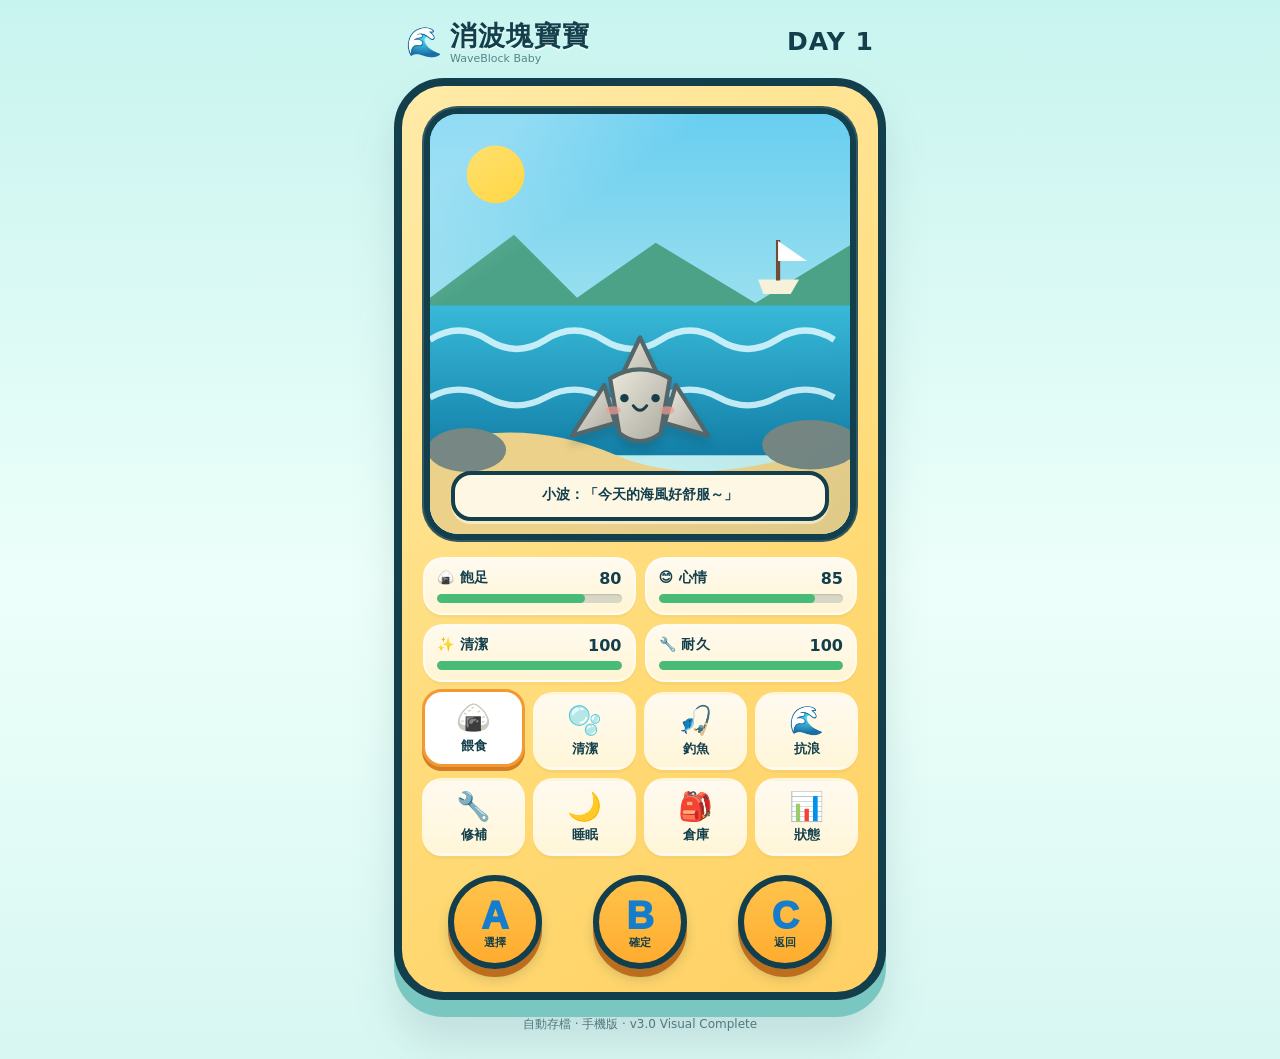
==== index.html @ e8b975ae "3.0" ====
<!doctype html><html lang="zh-Hant"><head><meta charset="utf-8"><meta name="viewport" content="width=device-width,initial-scale=1,viewport-fit=cover,user-scalable=no"><meta name="theme-color" content="#d8f7f2"><title>消波塊寶寶 v3.0 Visual Complete</title><link rel="stylesheet" href="css/game.css"></head>
<body class="visual-complete"><main class="app"><header class="brand"><div class="brandmark"><span>🌊</span><div><b>消波塊寶寶</b><small>WaveBlock Baby</small></div></div><strong id="day">DAY 1</strong></header>
<section class="device-shell"><div class="device"><div class="screen-bezel"><div class="screen" id="screen"><img class="bg" id="bg" src="assets/backgrounds/coast-day.svg" alt=""><div class="glass"></div><img class="animal turtle" id="turtle" src="assets/animals/turtle.svg" alt=""><img class="npc fisher" id="fisher" src="assets/npc/fisher.svg" alt=""><img class="npc worker" id="worker" src="assets/npc/worker.svg" alt=""><img class="npc guard" id="guard" src="assets/npc/coastguard.svg" alt=""><img class="pet" id="pet" src="assets/pet/waveblock-happy.svg" alt="消波塊寶寶"><div class="fx" id="fx"></div><div class="tag" id="tag"></div><div class="speech" id="speech">小波：「今天的海風好舒服～」</div></div></div>
<div class="stats"><div><span>🍙 飽足</span><b id="hungerN"></b><i><em id="hungerB"></em></i></div><div><span>😊 心情</span><b id="happyN"></b><i><em id="happyB"></em></i></div><div><span>✨ 清潔</span><b id="cleanN"></b><i><em id="cleanB"></em></i></div><div><span>🔧 耐久</span><b id="durN"></b><i><em id="durB"></em></i></div></div><nav id="menu"></nav><div class="keys"><button id="A">A<span>選擇</span></button><button id="B">B<span>確定</span></button><button id="C">C<span>返回</span></button></div></div></section><footer>自動存檔 · 手機版 · v3.0 Visual Complete</footer></main>
<div class="modal" id="modal"><article><h2 id="modalTitle"></h2><div id="modalBody"></div><button id="closeModal">關閉</button></article></div><div class="toast" id="toast"></div><script src="js/state.js"></script><script src="js/events.js"></script><script src="js/game.js"></script></body></html>
---- css/game.css ----
:root{--ink:#123f4b;--cream:#fff9e5;--yellow:#ffe69a;--orange:#f29a31;--blue:#70cce8;--sea:#2fa9c8;--mint:#d8f7f2;--green:#48bb78}*{box-sizing:border-box;-webkit-tap-highlight-color:transparent}html,body{margin:0;min-height:100%;font-family:ui-rounded,"PingFang TC",system-ui,sans-serif;color:var(--ink);background:linear-gradient(180deg,#c8f4ef 0,#edfffa 55%,#d8f7f2 100%)}body{display:flex;justify-content:center}.app{width:min(100%,520px);padding:18px 14px 26px}.brand{display:flex;align-items:center;justify-content:space-between;padding:0 12px 13px}.brandmark{display:flex;align-items:center;gap:8px}.brandmark>span{font-size:29px}.brand b{font-size:27px;font-weight:1000;letter-spacing:1px;text-shadow:0 2px #fff8}.brand small{display:block;font-size:11px;opacity:.62;margin-top:-2px}.brand>strong{font-size:25px;letter-spacing:1px}.device-shell{filter:drop-shadow(0 17px 0 #79c7c0) drop-shadow(0 25px 20px #16434d20)}.device{position:relative;background:linear-gradient(145deg,#ffeba8,#ffda75 62%,#ffd064);border:8px solid var(--ink);border-radius:50px;padding:18px 16px 20px}.screen-bezel{padding:7px;background:var(--ink);border-radius:36px;box-shadow:inset 0 0 0 2px #fff2}.screen{position:relative;overflow:hidden;aspect-ratio:1/1;border-radius:28px;background:#76d0e9;box-shadow:inset 0 0 18px #16434d2a}.bg{position:absolute;inset:0;width:100%;height:100%;object-fit:cover}.glass{position:absolute;inset:0;z-index:2;background:linear-gradient(145deg,#fff4 0 10%,transparent 28% 70%,#0a526410);pointer-events:none}.pet{position:absolute;width:38%;left:31%;bottom:17%;z-index:6;filter:drop-shadow(0 8px 4px #153d4735);animation:bob 2s ease-in-out infinite}.npc,.animal{position:absolute;display:none;z-index:7;filter:drop-shadow(0 5px 3px #0003)}.fisher{width:24%;left:51%;bottom:34%}.worker{width:23%;right:7%;bottom:14%}.guard{width:21%;right:4%;bottom:19%}.turtle{width:15%;left:8%;bottom:31%;animation:swim 6s linear infinite}.speech{position:absolute;z-index:12;left:5%;right:5%;bottom:3%;min-height:50px;padding:11px 12px;border:4px solid var(--ink);border-radius:20px;background:#fff9e8f4;text-align:center;font-weight:1000;font-size:14px;box-shadow:0 3px 0 #fff8}.tag{position:absolute;display:none;z-index:13;top:3%;left:50%;transform:translateX(-50%);white-space:nowrap;background:#123f4bee;color:#fff;border-radius:99px;padding:7px 12px;font-weight:900;font-size:12px}.fx{position:absolute;inset:0;z-index:10;pointer-events:none}.fx.wave:after{content:"";position:absolute;left:-10%;bottom:13%;width:120%;height:24%;background:linear-gradient(#c9f8ffcc,#5cc7e0bb);border-radius:50% 50% 0 0;animation:surge .8s ease-out}.fx.clean:after{content:"✨  🫧  ✨";position:absolute;left:0;right:0;top:40%;text-align:center;font-size:30px;animation:pop 1s}.fx.food:after{content:"🍙";position:absolute;left:25%;bottom:28%;font-size:38px;animation:pop 1.2s}.stats{display:grid;grid-template-columns:1fr 1fr;gap:9px;margin:15px 1px 10px}.stats div{background:linear-gradient(#fffaf0,#fff5d3);border:2px solid #fff9;border-radius:20px;padding:10px 12px;font-size:14px;font-weight:1000;box-shadow:0 3px 0 #dba84120}.stats span{letter-spacing:.5px}.stats i{display:block;height:9px;margin-top:7px;background:#d8d8c7;border-radius:10px;overflow:hidden;box-shadow:inset 0 1px 2px #0002}.stats em{display:block;height:100%;background:var(--green);border-radius:10px}.stats b{float:right;font-size:16px}nav{display:grid;grid-template-columns:repeat(4,1fr);gap:8px;margin:10px 0 17px}nav button{min-height:78px;border:3px solid transparent;border-radius:20px;background:linear-gradient(#fffaf0,#fff6d8);color:var(--ink);font-weight:1000;font-size:13px;box-shadow:0 3px 0 #d8aa5128;transition:.12s}nav button strong{display:block;font-size:28px;margin-bottom:3px}nav button.sel{border-color:var(--orange);background:#fff;transform:translateY(-3px);box-shadow:0 4px 0 #d67d25}.keys{display:flex;justify-content:space-around;gap:10px;padding:2px 5px 3px}.keys button{width:94px;height:94px;border:6px solid var(--ink);border-radius:50%;background:linear-gradient(#ffc34b,#ffac2f);box-shadow:0 8px 0 #bd6d1e,0 10px 12px #163f4930;color:#167dcc;font-size:38px;font-weight:1000;touch-action:manipulation}.keys button:active{transform:translateY(5px);box-shadow:0 3px 0 #bd6d1e}.keys span{display:block;color:var(--ink);font-size:11px;margin-top:-3px}footer{text-align:center;font-size:12px;opacity:.65;padding:16px 0 0}.modal{position:fixed;inset:0;display:none;align-items:center;justify-content:center;background:#0b2936b8;z-index:50;padding:18px}.modal article{width:min(92vw,430px);max-height:80vh;overflow:auto;background:#fff8df;border:6px solid var(--ink);border-radius:26px;padding:18px}.modal h2{margin-top:0}.modal button{border:0;border-radius:12px;padding:10px 15px;background:var(--ink);color:white;font-weight:900}.inv{display:grid;grid-template-columns:1fr 1fr;gap:8px}.inv div{padding:10px;background:#eef7e9;border-radius:12px}.toast{position:fixed;z-index:70;top:15px;left:50%;transform:translate(-50%,-90px);background:var(--ink);color:#fff;padding:9px 15px;border-radius:99px;font-weight:900;transition:.25s}.toast.show{transform:translate(-50%,0)}@keyframes bob{50%{transform:translateY(-5px) rotate(1deg)}}@keyframes swim{50%{transform:translateX(150px)}}@keyframes surge{from{transform:translateX(-30%) translateY(60%)}to{transform:translateX(10%) translateY(0);opacity:0}}@keyframes pop{0%{transform:scale(.4);opacity:0}50%{transform:scale(1.15);opacity:1}100%{transform:scale(1);opacity:0}}@media(max-width:390px){.app{padding:11px 9px 20px}.device{padding:12px 10px 15px;border-width:7px}.keys button{width:80px;height:80px;font-size:32px}nav button{min-height:67px}.brand b{font-size:23px}.brand>strong{font-size:22px}}@media(min-width:500px){.device{padding:20px}.screen-bezel{padding:8px}}
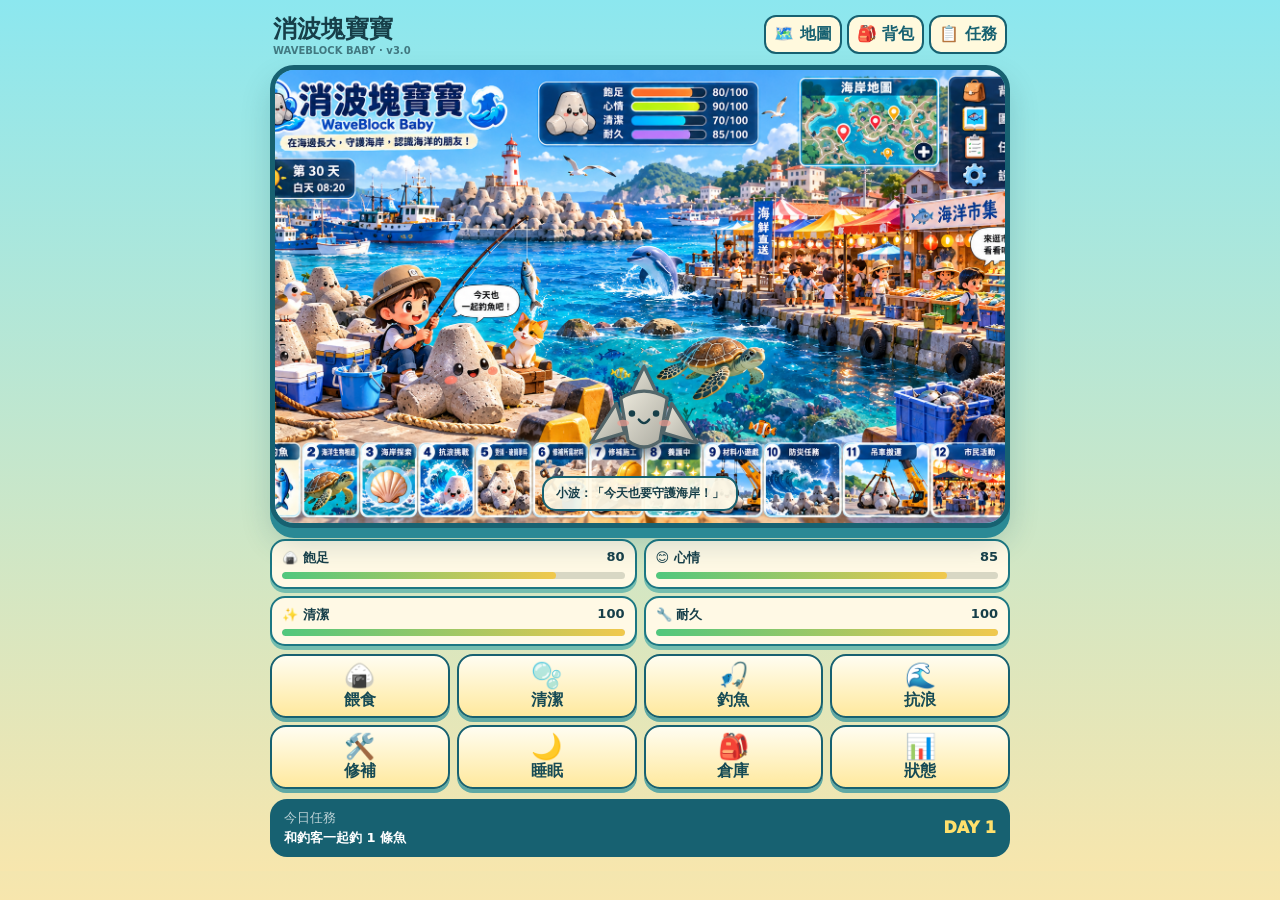
==== commit 7770a616: "3.00" ====
--- a/index.html
+++ b/index.html
@@ -1,5 +1,8 @@
-<!doctype html><html lang="zh-Hant"><head><meta charset="utf-8"><meta name="viewport" content="width=device-width,initial-scale=1,viewport-fit=cover,user-scalable=no"><meta name="theme-color" content="#d8f7f2"><title>消波塊寶寶 v3.0 Visual Complete</title><link rel="stylesheet" href="css/game.css"></head>
-<body class="visual-complete"><main class="app"><header class="brand"><div class="brandmark"><span>🌊</span><div><b>消波塊寶寶</b><small>WaveBlock Baby</small></div></div><strong id="day">DAY 1</strong></header>
-<section class="device-shell"><div class="device"><div class="screen-bezel"><div class="screen" id="screen"><img class="bg" id="bg" src="assets/backgrounds/coast-day.svg" alt=""><div class="glass"></div><img class="animal turtle" id="turtle" src="assets/animals/turtle.svg" alt=""><img class="npc fisher" id="fisher" src="assets/npc/fisher.svg" alt=""><img class="npc worker" id="worker" src="assets/npc/worker.svg" alt=""><img class="npc guard" id="guard" src="assets/npc/coastguard.svg" alt=""><img class="pet" id="pet" src="assets/pet/waveblock-happy.svg" alt="消波塊寶寶"><div class="fx" id="fx"></div><div class="tag" id="tag"></div><div class="speech" id="speech">小波：「今天的海風好舒服～」</div></div></div>
-<div class="stats"><div><span>🍙 飽足</span><b id="hungerN"></b><i><em id="hungerB"></em></i></div><div><span>😊 心情</span><b id="happyN"></b><i><em id="happyB"></em></i></div><div><span>✨ 清潔</span><b id="cleanN"></b><i><em id="cleanB"></em></i></div><div><span>🔧 耐久</span><b id="durN"></b><i><em id="durB"></em></i></div></div><nav id="menu"></nav><div class="keys"><button id="A">A<span>選擇</span></button><button id="B">B<span>確定</span></button><button id="C">C<span>返回</span></button></div></div></section><footer>自動存檔 · 手機版 · v3.0 Visual Complete</footer></main>
-<div class="modal" id="modal"><article><h2 id="modalTitle"></h2><div id="modalBody"></div><button id="closeModal">關閉</button></article></div><div class="toast" id="toast"></div><script src="js/state.js"></script><script src="js/events.js"></script><script src="js/game.js"></script></body></html>
+<!doctype html><html lang="zh-Hant"><head><meta charset="utf-8"><meta name="viewport" content="width=device-width,initial-scale=1,viewport-fit=cover"><meta name="theme-color" content="#4fc9d5"><title>消波塊寶寶 WaveBlock Baby v3.0</title><link rel="stylesheet" href="css/v3-world.css"></head><body>
+<div class="app"><header class="topbar"><div><b>消波塊寶寶</b><small>WAVEBLOCK BABY · v3.0</small></div><div class="top-actions"><button id="mapButton">🗺️ 地圖</button><button id="bagButton">🎒 背包</button><button id="taskButton">📋 任務</button></div></header>
+<section id="world" class="world" aria-label="海港大世界"><img class="world-art" src="assets/backgrounds/harbor-world.png" alt="消波塊寶寶海港大世界"><img id="pet" class="pet" src="assets/pet/waveblock-happy.svg" alt="消波塊寶寶"><div id="worldShade" class="world-shade"></div><div id="bubble" class="bubble">小波：「今天也要守護海岸！」</div><button id="fishingPier" class="hotspot pier" aria-label="釣魚碼頭"></button><button id="market" class="hotspot market" aria-label="海洋市集"></button><button id="breakwater" class="hotspot breakwater" aria-label="消波堤"></button><button id="coastPost" class="hotspot coast" aria-label="海巡站"></button><button id="craneZone" class="hotspot crane" aria-label="吊車區"></button></section>
+<section id="hud" class="hud"><div class="stat"><span>🍙 飽足</span><b id="hungerText">80</b><i><em id="hungerBar"></em></i></div><div class="stat"><span>😊 心情</span><b id="happyText">85</b><i><em id="happyBar"></em></i></div><div class="stat"><span>✨ 清潔</span><b id="cleanText">100</b><i><em id="cleanBar"></em></i></div><div class="stat"><span>🔧 耐久</span><b id="durText">100</b><i><em id="durBar"></em></i></div></section>
+<section id="actionDock" class="dock"><button data-action="feed"><strong>🍙</strong>餵食</button><button data-action="clean"><strong>🫧</strong>清潔</button><button data-action="fish"><strong>🎣</strong>釣魚</button><button data-action="wave"><strong>🌊</strong>抗浪</button><button data-action="repair"><strong>🛠️</strong>修補</button><button data-action="sleep"><strong>🌙</strong>睡眠</button><button data-action="inventory"><strong>🎒</strong>倉庫</button><button data-action="status"><strong>📊</strong>狀態</button></section>
+<section class="mission"><div><small>今日任務</small><b id="missionText">和釣客一起釣 1 條魚</b></div><span id="dayText">DAY 1</span></section></div>
+<div id="modal" class="modal" hidden><article><button id="modalClose" class="close">×</button><h2 id="modalTitle"></h2><div id="modalBody"></div></article></div><div id="toast" class="toast"></div>
+<script src="js/state-v3.js"></script><script src="js/actions.js"></script><script src="js/visuals.js"></script><script src="js/world-events.js"></script><script src="js/game.js"></script></body></html>
--- a/css/v3-world.css
+++ b/css/v3-world.css
@@ -0,0 +1 @@
+*{box-sizing:border-box;-webkit-tap-highlight-color:transparent}html,body{margin:0;min-height:100%;font-family:ui-rounded,"PingFang TC",system-ui,sans-serif;background:linear-gradient(#8ce7ef,#f7e6ad);color:#173f49}button{font:inherit}.app{width:min(100%,760px);margin:auto;padding:max(8px,env(safe-area-inset-top)) 10px max(14px,env(safe-area-inset-bottom))}.topbar{display:flex;justify-content:space-between;align-items:center;padding:5px 3px 9px}.topbar b{font-size:24px}.topbar small{display:block;font-weight:800;font-size:10px;opacity:.65}.top-actions{display:flex;gap:5px}.top-actions button{border:2px solid #176171;background:#fff9dd;border-radius:12px;padding:7px 8px;font-weight:900;color:#176171}.world{position:relative;overflow:hidden;border:5px solid #176171;border-radius:24px;background:#65d1df;box-shadow:0 10px 0 #2a8995,0 15px 30px #14505b33;aspect-ratio:16/10}.world-art{position:absolute;inset:0;width:100%;height:100%;object-fit:cover}.pet{position:absolute;width:17%;left:42%;bottom:13%;z-index:4;filter:drop-shadow(0 7px 5px #1237);transition:.3s}.world-shade{position:absolute;inset:0;z-index:2;pointer-events:none;background:#0a163a00;transition:.5s}.world.night .world-shade{background:#071b4a70}.bubble{position:absolute;z-index:8;left:50%;bottom:2.5%;transform:translateX(-50%);width:max-content;max-width:88%;padding:7px 12px;border:2px solid #176171;border-radius:14px;background:#fffbe8e8;font-weight:900;font-size:12px;text-align:center}.hotspot{position:absolute;z-index:7;border:0;background:transparent;border-radius:50%;min-width:44px;min-height:44px}.hotspot:active{outline:4px solid #fff8}.pier{left:7%;bottom:17%;width:19%;height:37%}.market{right:8%;bottom:14%;width:24%;height:38%}.breakwater{left:35%;bottom:7%;width:30%;height:36%}.coast{right:1%;top:4%;width:20%;height:24%}.crane{left:2%;top:3%;width:18%;height:24%}.hud{display:grid;grid-template-columns:1fr 1fr;gap:7px;margin:11px 0 8px}.stat{background:#fff9e5;border:2px solid #1c7783;border-radius:15px;padding:8px 10px;font-weight:900;font-size:13px;box-shadow:0 4px 0 #74bdaf}.stat b{float:right}.stat i{display:block;clear:both;height:7px;margin-top:5px;background:#d8d7c4;border-radius:10px;overflow:hidden}.stat em{display:block;height:100%;width:80%;background:linear-gradient(90deg,#50c77d,#f1c84c);border-radius:10px;transition:.3s}.dock{display:grid;grid-template-columns:repeat(4,1fr);gap:7px}.dock button{min-height:64px;border:2px solid #176171;border-radius:16px;background:linear-gradient(#fffdf1,#ffe99e);color:#174b55;font-weight:1000;box-shadow:0 4px 0 #5fa9a4}.dock button:active{transform:translateY(3px);box-shadow:0 1px 0 #5fa9a4}.dock strong{display:block;font-size:25px}.mission{margin-top:10px;background:#176171;color:#fff;border-radius:17px;padding:10px 14px;display:flex;justify-content:space-between;align-items:center}.mission small{display:block;opacity:.7}.mission b{font-size:13px}.mission span{font-weight:1000;color:#ffe06c}.modal{position:fixed;inset:0;z-index:50;background:#092d38b8;display:grid;place-items:center;padding:18px}.modal[hidden]{display:none}.modal article{position:relative;width:min(92vw,460px);max-height:78vh;overflow:auto;background:#fff9e8;border:5px solid #176171;border-radius:24px;padding:20px;box-shadow:0 12px 0 #2b8490}.close{position:absolute;right:12px;top:9px;border:0;background:none;font-size:30px}.inventory{display:grid;grid-template-columns:1fr 1fr;gap:8px}.inventory div{background:#e8f7e8;border-radius:12px;padding:10px}.toast{position:fixed;z-index:60;top:calc(12px + env(safe-area-inset-top));left:50%;transform:translate(-50%,-90px);background:#153f49;color:white;border-radius:99px;padding:9px 15px;font-weight:900;transition:.25s;white-space:nowrap}.toast.show{transform:translate(-50%,0)}.pet.bump{animation:bump .55s}.pet.clean{animation:shine .8s}.pet.sleep{filter:brightness(.75) drop-shadow(0 7px 5px #1237)}@keyframes bump{50%{transform:translateY(-18px) rotate(-5deg)}}@keyframes shine{50%{filter:brightness(1.5) drop-shadow(0 0 12px #fff)}}@media(max-width:430px){.topbar b{font-size:19px}.top-actions button{font-size:11px;padding:6px}.world{aspect-ratio:1.2/1}.world-art{object-position:center}.pet{width:22%;left:39%;bottom:13%}.dock button{min-height:58px;font-size:11px}.dock strong{font-size:22px}.bubble{font-size:11px}.hud{gap:5px}.stat{font-size:12px;padding:7px 8px}}
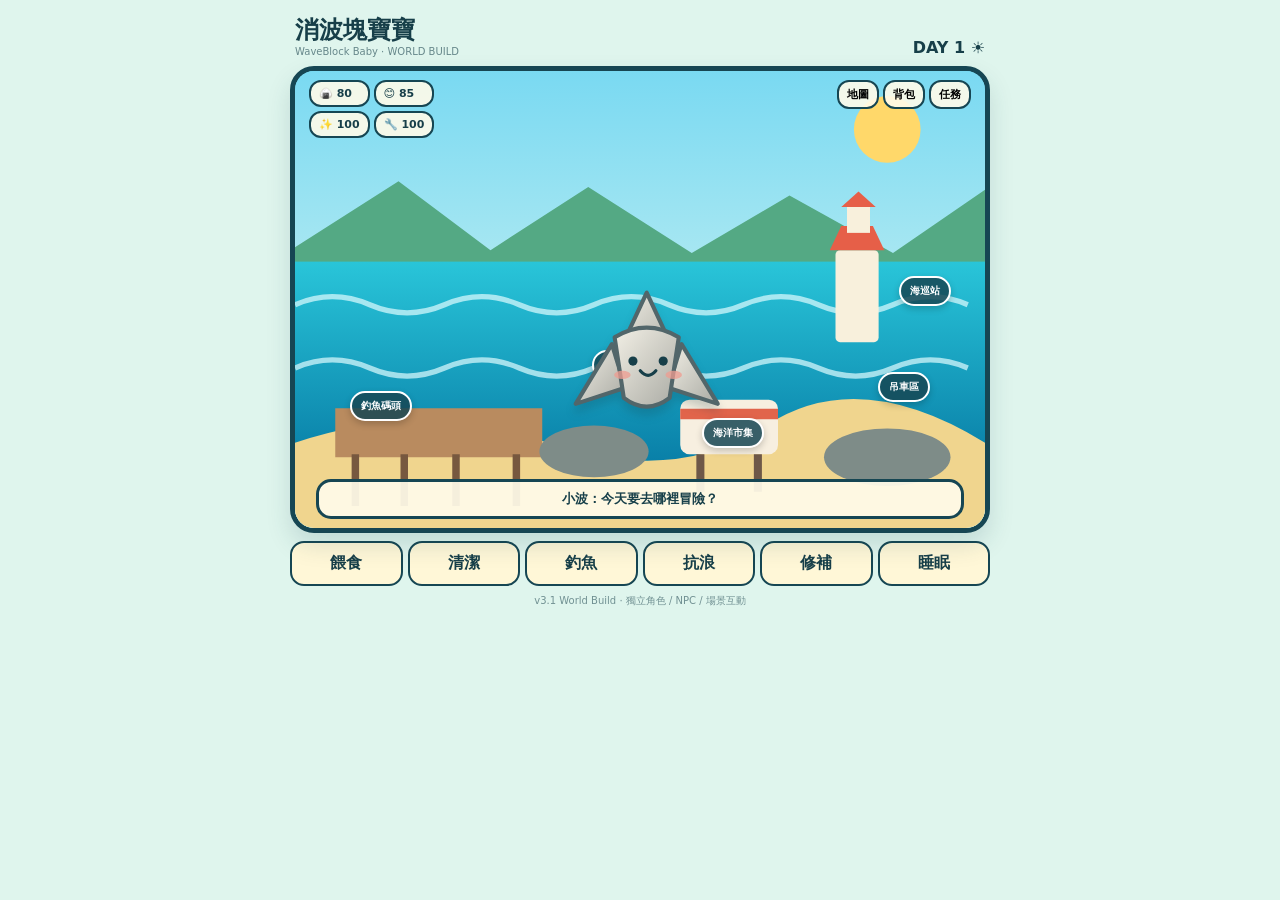
==== commit 1224138b: "v3.1" ====
--- a/index.html
+++ b/index.html
@@ -1,8 +1 @@
-<!doctype html><html lang="zh-Hant"><head><meta charset="utf-8"><meta name="viewport" content="width=device-width,initial-scale=1,viewport-fit=cover"><meta name="theme-color" content="#4fc9d5"><title>消波塊寶寶 WaveBlock Baby v3.0</title><link rel="stylesheet" href="css/v3-world.css"></head><body>
-<div class="app"><header class="topbar"><div><b>消波塊寶寶</b><small>WAVEBLOCK BABY · v3.0</small></div><div class="top-actions"><button id="mapButton">🗺️ 地圖</button><button id="bagButton">🎒 背包</button><button id="taskButton">📋 任務</button></div></header>
-<section id="world" class="world" aria-label="海港大世界"><img class="world-art" src="assets/backgrounds/harbor-world.png" alt="消波塊寶寶海港大世界"><img id="pet" class="pet" src="assets/pet/waveblock-happy.svg" alt="消波塊寶寶"><div id="worldShade" class="world-shade"></div><div id="bubble" class="bubble">小波：「今天也要守護海岸！」</div><button id="fishingPier" class="hotspot pier" aria-label="釣魚碼頭"></button><button id="market" class="hotspot market" aria-label="海洋市集"></button><button id="breakwater" class="hotspot breakwater" aria-label="消波堤"></button><button id="coastPost" class="hotspot coast" aria-label="海巡站"></button><button id="craneZone" class="hotspot crane" aria-label="吊車區"></button></section>
-<section id="hud" class="hud"><div class="stat"><span>🍙 飽足</span><b id="hungerText">80</b><i><em id="hungerBar"></em></i></div><div class="stat"><span>😊 心情</span><b id="happyText">85</b><i><em id="happyBar"></em></i></div><div class="stat"><span>✨ 清潔</span><b id="cleanText">100</b><i><em id="cleanBar"></em></i></div><div class="stat"><span>🔧 耐久</span><b id="durText">100</b><i><em id="durBar"></em></i></div></section>
-<section id="actionDock" class="dock"><button data-action="feed"><strong>🍙</strong>餵食</button><button data-action="clean"><strong>🫧</strong>清潔</button><button data-action="fish"><strong>🎣</strong>釣魚</button><button data-action="wave"><strong>🌊</strong>抗浪</button><button data-action="repair"><strong>🛠️</strong>修補</button><button data-action="sleep"><strong>🌙</strong>睡眠</button><button data-action="inventory"><strong>🎒</strong>倉庫</button><button data-action="status"><strong>📊</strong>狀態</button></section>
-<section class="mission"><div><small>今日任務</small><b id="missionText">和釣客一起釣 1 條魚</b></div><span id="dayText">DAY 1</span></section></div>
-<div id="modal" class="modal" hidden><article><button id="modalClose" class="close">×</button><h2 id="modalTitle"></h2><div id="modalBody"></div></article></div><div id="toast" class="toast"></div>
-<script src="js/state-v3.js"></script><script src="js/actions.js"></script><script src="js/visuals.js"></script><script src="js/world-events.js"></script><script src="js/game.js"></script></body></html>
+<!doctype html><html lang="zh-Hant"><head><meta charset="utf-8"><meta name="viewport" content="width=device-width,initial-scale=1,viewport-fit=cover"><meta name="theme-color" content="#78d7ed"><title>消波塊寶寶 v3.1 World Build</title><link rel="stylesheet" href="css/world-v31.css"></head><body><main class="game"><header><div><b>消波塊寶寶</b><small>WaveBlock Baby · WORLD BUILD</small></div><span id="dayLabel">DAY 1 ☀️</span></header><section id="world" class="world"><div id="environmentLayer" class="layer environment"><img src="assets/backgrounds/harbor-environment.svg"></div><div id="propLayer" class="layer props"><button class="hotspot pier" data-zone="fishingPier">釣魚碼頭</button><button class="hotspot market" data-zone="market">海洋市集</button><button class="hotspot breakwater" data-zone="breakwater">消波堤</button><button class="hotspot coast" data-zone="coastPost">海巡站</button><button class="hotspot crane" data-zone="craneZone">吊車區</button><div id="float" class="float">●</div><div id="formwork" class="formwork">模板</div></div><div id="npcLayer" class="layer actors"><img id="fisher" class="actor npc" src="assets/npc/fisher.svg"><img id="worker" class="actor npc" src="assets/npc/worker.svg"><img id="coastguard" class="actor npc" src="assets/npc/coastguard.svg"><img id="turtle" class="actor animal" src="assets/animals/turtle.svg"></div><div id="petLayer" class="layer actors"><img id="pet" class="actor pet" src="assets/pet/idle.svg"></div><div id="fxLayer" class="layer fx"><div id="fxText"></div></div><div id="hudLayer" class="layer hud"><div class="stats"><span>🍙 <b id="hunger">80</b></span><span>😊 <b id="happy">85</b></span><span>✨ <b id="clean">100</b></span><span>🔧 <b id="dur">100</b></span></div><div class="toptools"><button id="mapButton">地圖</button><button id="bagButton">背包</button><button id="taskButton">任務</button></div><div id="message" class="message">小波：今天要去哪裡冒險？</div></div></section><nav id="actionDock"><button data-action="feed">餵食</button><button data-action="clean">清潔</button><button data-action="fish">釣魚</button><button data-action="wave">抗浪</button><button data-action="repair">修補</button><button data-action="sleep">睡眠</button></nav><button id="reelButton" class="reel">🎣 收竿！</button><footer>v3.1 World Build · 獨立角色 / NPC / 場景互動</footer></main><dialog id="modal"><h3 id="modalTitle"></h3><div id="modalBody"></div><button onclick="modal.close()">關閉</button></dialog><script src="js/state-v3.js"></script><script src="js/actors.js"></script><script src="js/scene-machine.js"></script><script src="js/damage.js"></script><script src="js/scenes/fishing.js"></script><script src="js/scenes/repair.js"></script><script src="js/game.js"></script></body></html>
--- a/css/world-v31.css
+++ b/css/world-v31.css
@@ -0,0 +1 @@
+*{box-sizing:border-box;-webkit-tap-highlight-color:transparent}html,body{margin:0;min-height:100%;font-family:ui-rounded,"PingFang TC",system-ui,sans-serif;background:#dff5ed;color:#173f49}button{font:inherit}.game{width:min(100%,720px);margin:auto;padding:10px}header{display:flex;justify-content:space-between;align-items:end;padding:4px 5px 9px}header b{font-size:24px}header small{display:block;font-size:10px;opacity:.6}header span{font-weight:900}.world{position:relative;overflow:hidden;aspect-ratio:3/2;border:5px solid #164653;border-radius:24px;background:#74d7ee;box-shadow:0 12px 25px #16465325}.layer{position:absolute;inset:0;pointer-events:none}.environment img{width:100%;height:100%;object-fit:cover}.props,.actors{pointer-events:none}.actor{position:absolute;transform:translate(-50%,-100%);transition:left .8s cubic-bezier(.2,.8,.2,1),top .8s cubic-bezier(.2,.8,.2,1),transform .25s;filter:drop-shadow(0 7px 4px #153d4735);display:none}.pet{display:block;width:24%;left:51%;top:78%;z-index:5}.npc{width:12%;z-index:4}.animal{width:11%;z-index:3}.hotspot{position:absolute;pointer-events:auto;border:2px solid #fff;background:#164653d8;color:white;border-radius:99px;padding:6px 9px;font-size:10px;font-weight:900;box-shadow:0 3px 7px #0003}.hotspot:active{transform:scale(.95)}.pier{left:8%;top:70%}.market{left:59%;top:76%}.breakwater{left:43%;top:61%}.coast{right:5%;top:45%}.crane{right:8%;top:66%}.hud{z-index:20}.stats{position:absolute;left:2%;top:2%;display:grid;grid-template-columns:1fr 1fr;gap:4px}.stats span,.toptools button{background:#fffbe9e8;border:2px solid #164653;border-radius:12px;padding:5px 8px;font-size:11px;font-weight:900}.toptools{position:absolute;right:2%;top:2%;display:flex;gap:4px}.toptools button{pointer-events:auto}.message{position:absolute;left:3%;right:3%;bottom:2%;padding:8px 11px;background:#fffbe9ed;border:3px solid #164653;border-radius:15px;font-weight:900;text-align:center;font-size:13px}.float{position:absolute;display:none;left:20%;top:55%;color:#e75040;font-size:20px;animation:bob .65s infinite alternate}.formwork{display:none;position:absolute;left:44%;top:57%;width:17%;height:23%;border:8px solid #b77a42;background:#d8ad6b55;color:#65451f;font-size:10px;font-weight:900;text-align:center;padding-top:10%;z-index:7}.fx{z-index:15;display:grid;place-items:center;font-size:30px;font-weight:1000;color:white;text-shadow:0 3px 4px #123}.fx.hit:after{content:"💥";font-size:70px;animation:pop .65s}.fx.wave:after{content:"🌊";font-size:90px;animation:surge .8s}.fx.sparkle:after{content:"✨ ✨";font-size:45px;animation:pop .8s}#actionDock{display:grid;grid-template-columns:repeat(6,1fr);gap:5px;margin-top:8px}#actionDock button{border:2px solid #164653;border-radius:14px;background:#fff7d7;padding:10px 2px;font-weight:900;color:#173f49}#actionDock button:active{background:#ffd86a}.reel{display:none;width:100%;margin-top:8px;border:4px solid #164653;border-radius:18px;background:#ffbe3f;padding:13px;font-size:20px;font-weight:1000;color:#173f49;animation:pulse .55s infinite alternate}footer{text-align:center;font-size:10px;opacity:.55;padding:8px}dialog{border:5px solid #164653;border-radius:22px;background:#fff9e7;color:#173f49;max-width:360px;width:85%}dialog button{border:0;background:#164653;color:white;border-radius:10px;padding:8px 13px;font-weight:900}.walking{animation:walk .22s infinite alternate}.sleeping{filter:brightness(.8) drop-shadow(0 7px 4px #153d4735)}@keyframes walk{to{margin-top:-5px}}@keyframes bob{to{transform:translateY(7px)}}@keyframes pop{50%{transform:scale(1.35)}}@keyframes surge{from{transform:translateX(-50%)}to{transform:translateX(35%);opacity:.3}}@keyframes pulse{to{transform:scale(.98)}}@media(max-width:520px){.game{padding:6px}.world{aspect-ratio:1/1.12;border-radius:20px}.environment img{object-fit:cover;object-position:center}.pet{width:31%}.npc{width:16%}.animal{width:15%}.stats span{font-size:10px;padding:4px 6px}.toptools button{font-size:9px;padding:5px}.hotspot{font-size:9px;padding:5px 7px}#actionDock{grid-template-columns:repeat(3,1fr)}#actionDock button{padding:9px 2px}.message{font-size:12px}}
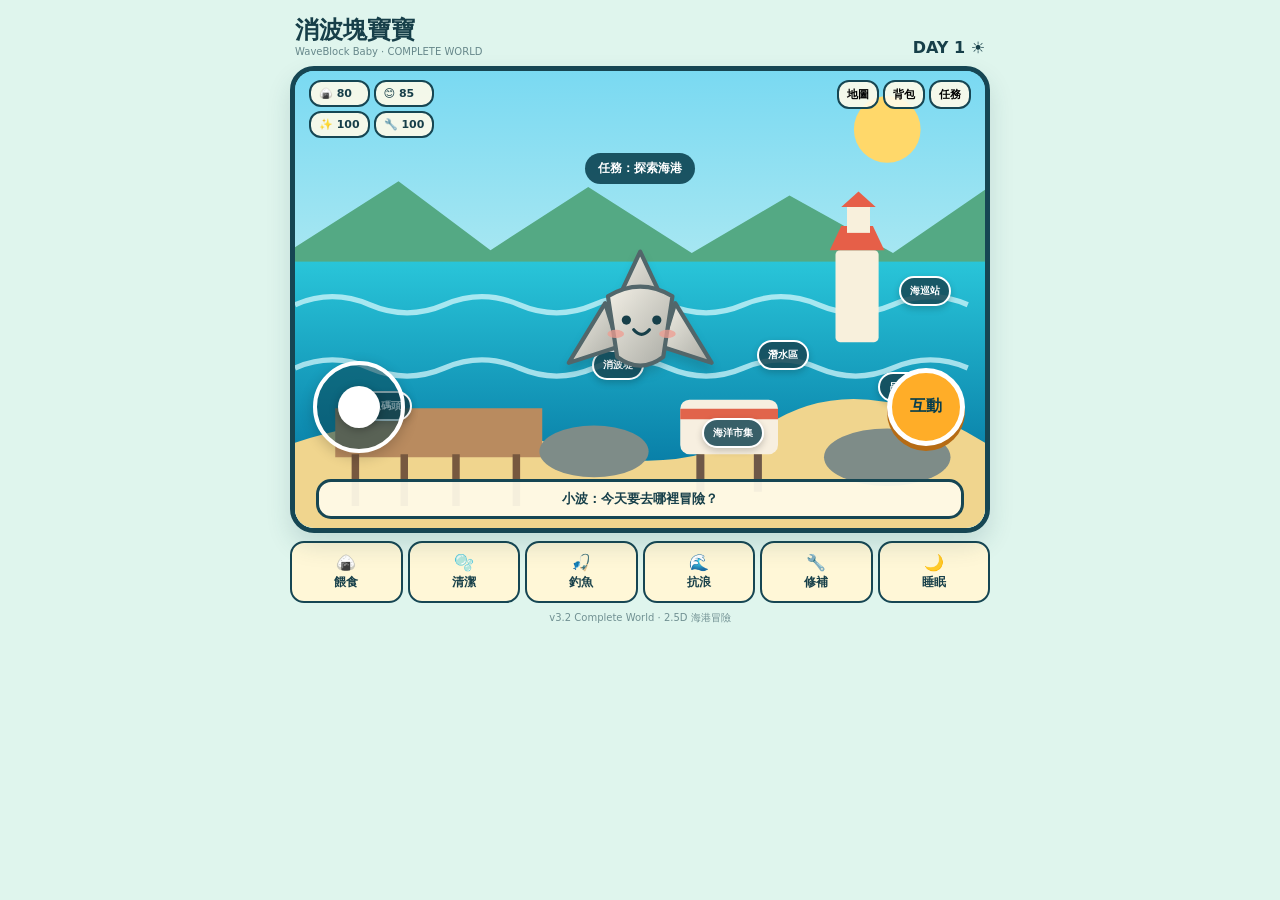
==== commit d7a9567c: "v3.2" ====
--- a/index.html
+++ b/index.html
@@ -1 +1 @@
-<!doctype html><html lang="zh-Hant"><head><meta charset="utf-8"><meta name="viewport" content="width=device-width,initial-scale=1,viewport-fit=cover"><meta name="theme-color" content="#78d7ed"><title>消波塊寶寶 v3.1 World Build</title><link rel="stylesheet" href="css/world-v31.css"></head><body><main class="game"><header><div><b>消波塊寶寶</b><small>WaveBlock Baby · WORLD BUILD</small></div><span id="dayLabel">DAY 1 ☀️</span></header><section id="world" class="world"><div id="environmentLayer" class="layer environment"><img src="assets/backgrounds/harbor-environment.svg"></div><div id="propLayer" class="layer props"><button class="hotspot pier" data-zone="fishingPier">釣魚碼頭</button><button class="hotspot market" data-zone="market">海洋市集</button><button class="hotspot breakwater" data-zone="breakwater">消波堤</button><button class="hotspot coast" data-zone="coastPost">海巡站</button><button class="hotspot crane" data-zone="craneZone">吊車區</button><div id="float" class="float">●</div><div id="formwork" class="formwork">模板</div></div><div id="npcLayer" class="layer actors"><img id="fisher" class="actor npc" src="assets/npc/fisher.svg"><img id="worker" class="actor npc" src="assets/npc/worker.svg"><img id="coastguard" class="actor npc" src="assets/npc/coastguard.svg"><img id="turtle" class="actor animal" src="assets/animals/turtle.svg"></div><div id="petLayer" class="layer actors"><img id="pet" class="actor pet" src="assets/pet/idle.svg"></div><div id="fxLayer" class="layer fx"><div id="fxText"></div></div><div id="hudLayer" class="layer hud"><div class="stats"><span>🍙 <b id="hunger">80</b></span><span>😊 <b id="happy">85</b></span><span>✨ <b id="clean">100</b></span><span>🔧 <b id="dur">100</b></span></div><div class="toptools"><button id="mapButton">地圖</button><button id="bagButton">背包</button><button id="taskButton">任務</button></div><div id="message" class="message">小波：今天要去哪裡冒險？</div></div></section><nav id="actionDock"><button data-action="feed">餵食</button><button data-action="clean">清潔</button><button data-action="fish">釣魚</button><button data-action="wave">抗浪</button><button data-action="repair">修補</button><button data-action="sleep">睡眠</button></nav><button id="reelButton" class="reel">🎣 收竿！</button><footer>v3.1 World Build · 獨立角色 / NPC / 場景互動</footer></main><dialog id="modal"><h3 id="modalTitle"></h3><div id="modalBody"></div><button onclick="modal.close()">關閉</button></dialog><script src="js/state-v3.js"></script><script src="js/actors.js"></script><script src="js/scene-machine.js"></script><script src="js/damage.js"></script><script src="js/scenes/fishing.js"></script><script src="js/scenes/repair.js"></script><script src="js/game.js"></script></body></html>+<!doctype html><html lang="zh-Hant"><head><meta charset="utf-8"><meta name="viewport" content="width=device-width,initial-scale=1,viewport-fit=cover,user-scalable=no"><meta name="theme-color" content="#bdf4ee"><title>消波塊寶寶 v3.2 Complete World</title><link rel="stylesheet" href="css/world-v31.css"><link rel="stylesheet" href="css/v32.css"></head><body><main class="game"><header><div><b>消波塊寶寶</b><small>WaveBlock Baby · COMPLETE WORLD</small></div><span id="dayLabel">DAY 1 ☀️</span></header><section id="world" class="world"><div id="environmentLayer" class="layer environment"><img src="assets/backgrounds/harbor-environment.svg"></div><div id="weatherLayer" class="layer weather"></div><div id="propLayer" class="layer props"><button class="hotspot pier" data-zone="fishingPier">釣魚碼頭</button><button class="hotspot market" data-zone="market">海洋市集</button><button class="hotspot breakwater" data-zone="breakwater">消波堤</button><button class="hotspot coast" data-zone="coastPost">海巡站</button><button class="hotspot crane" data-zone="craneZone">吊車區</button><button class="hotspot dive" data-zone="diveZone">潛水區</button></div><div id="npcLayer" class="layer actors"><img id="fisher" class="actor npc" src="assets/npc/fisher.svg"><img id="worker" class="actor npc" src="assets/npc/worker.svg"><img id="coastguard" class="actor npc" src="assets/npc/coastguard.svg"><img id="turtle" class="actor animal" src="assets/animals/turtle.svg"></div><div id="petLayer" class="layer actors"><img id="pet" class="actor pet" src="assets/pet/idle.svg"></div><div id="fxLayer" class="layer fx"></div><div id="hudLayer" class="layer hud"><div class="stats"><span>🍙 <b id="hunger">80</b></span><span>😊 <b id="happy">85</b></span><span>✨ <b id="clean">100</b></span><span>🔧 <b id="dur">100</b></span></div><div class="toptools"><button id="mapButton">地圖</button><button id="bagButton">背包</button><button id="taskButton">任務</button></div><div id="missionPanel" class="mission">任務：探索海港</div><div id="message" class="message">小波：今天要去哪裡冒險？</div></div><div id="joystick" class="joystick"><i></i></div><button id="contextAction" class="contextAction">互動</button></section><nav id="actionDock"><button data-action="feed">🍙<small>餵食</small></button><button data-action="clean">🫧<small>清潔</small></button><button data-action="fish">🎣<small>釣魚</small></button><button data-action="wave">🌊<small>抗浪</small></button><button data-action="repair">🔧<small>修補</small></button><button data-action="sleep">🌙<small>睡眠</small></button></nav><footer>v3.2 Complete World · 2.5D 海港冒險</footer></main><dialog id="modal"><h3 id="modalTitle"></h3><div id="modalBody"></div><button onclick="modal.close()">關閉</button></dialog><script src="js/state-v3.js"></script><script src="js/actors.js"></script><script src="js/scene-machine.js"></script><script src="js/damage.js"></script><script src="js/scenes/fishing.js"></script><script src="js/scenes/repair.js"></script><script src="js/player.js"></script><script src="js/environment.js"></script><script src="js/inventory.js"></script><script src="js/quests.js"></script><script src="js/evolution.js"></script><script src="js/minigames.js"></script><script src="js/game.js"></script></body></html>
--- a/css/v32.css
+++ b/css/v32.css
@@ -0,0 +1 @@
+:root{--ink:#073e4d;--cream:#fff8df;--orange:#ffad28}*{box-sizing:border-box}body{overscroll-behavior:none}.world{touch-action:none;overflow:hidden}.weather{pointer-events:none;z-index:5}.weather.rain{background:repeating-linear-gradient(105deg,transparent 0 18px,#ffffff88 19px 21px);animation:rain .45s linear infinite}.weather.storm{background:linear-gradient(#163a6277,#19374b66);animation:pulse 2s infinite}@keyframes rain{to{background-position:-30px 60px}}@keyframes pulse{50%{opacity:.7}}.mission{position:absolute;top:82px;left:50%;transform:translateX(-50%);background:#073e4ddd;color:white;padding:7px 13px;border-radius:20px;font-weight:800;font-size:12px}.joystick{position:absolute;z-index:30;left:18px;bottom:75px;width:92px;height:92px;border:4px solid #fff;background:#073e4d88;border-radius:50%;box-shadow:0 4px 14px #0003}.joystick i{position:absolute;width:42px;height:42px;left:21px;top:21px;border-radius:50%;background:#fff;box-shadow:0 2px 8px #0004}.contextAction{position:absolute;z-index:30;right:20px;bottom:82px;width:78px;height:78px;border-radius:50%;border:5px solid white;background:var(--orange);color:var(--ink);font-weight:900;box-shadow:0 5px 0 #b66b14}#actionDock button{display:flex;flex-direction:column;gap:2px;align-items:center}#actionDock small{font-size:12px}.hotspot.dive{left:67%;top:59%}dialog{max-width:88vw;border:4px solid var(--ink);border-radius:22px;background:var(--cream);color:var(--ink)}
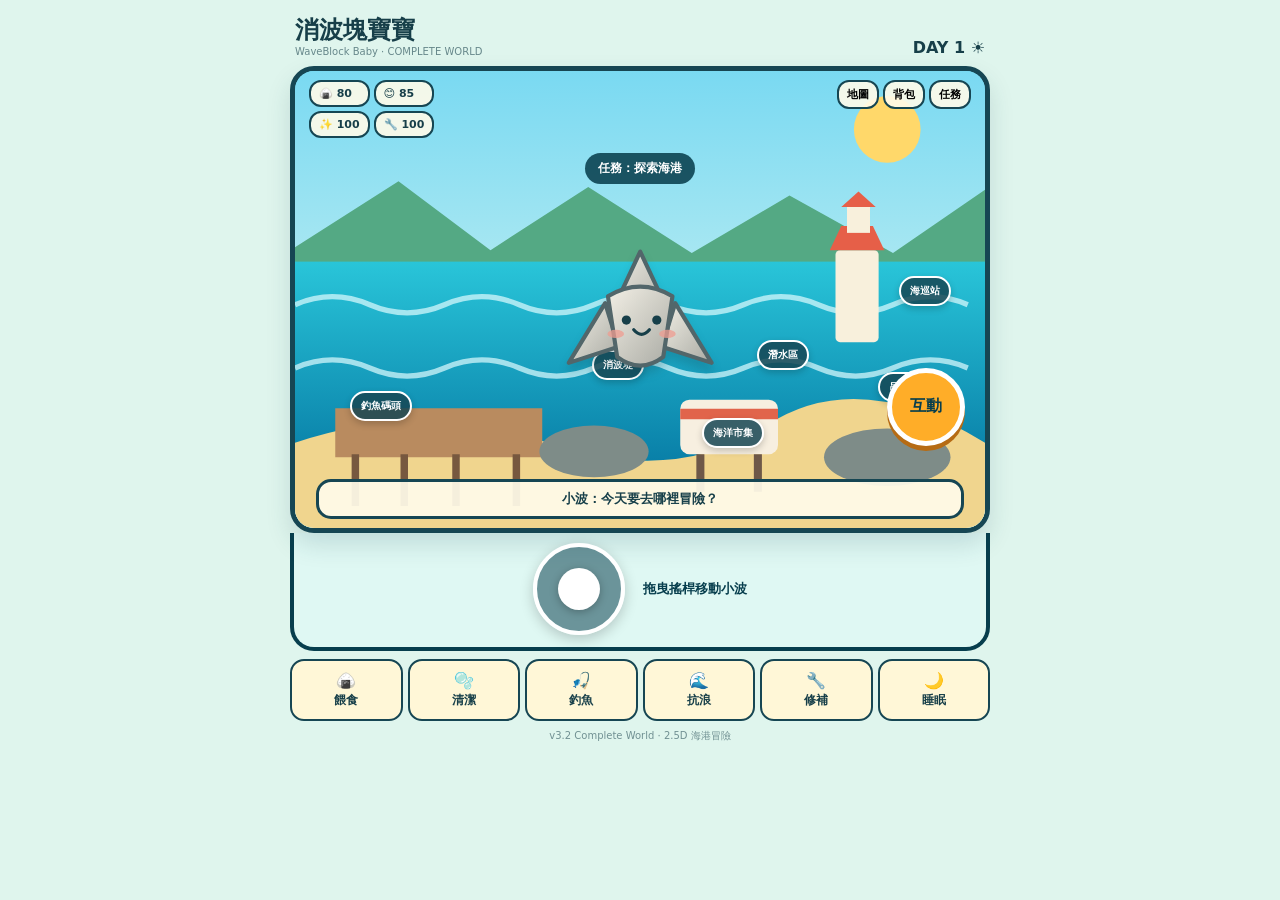
==== commit 936a2349: "v3.2-" ====
--- a/index.html
+++ b/index.html
@@ -1 +1 @@
-<!doctype html><html lang="zh-Hant"><head><meta charset="utf-8"><meta name="viewport" content="width=device-width,initial-scale=1,viewport-fit=cover,user-scalable=no"><meta name="theme-color" content="#bdf4ee"><title>消波塊寶寶 v3.2 Complete World</title><link rel="stylesheet" href="css/world-v31.css"><link rel="stylesheet" href="css/v32.css"></head><body><main class="game"><header><div><b>消波塊寶寶</b><small>WaveBlock Baby · COMPLETE WORLD</small></div><span id="dayLabel">DAY 1 ☀️</span></header><section id="world" class="world"><div id="environmentLayer" class="layer environment"><img src="assets/backgrounds/harbor-environment.svg"></div><div id="weatherLayer" class="layer weather"></div><div id="propLayer" class="layer props"><button class="hotspot pier" data-zone="fishingPier">釣魚碼頭</button><button class="hotspot market" data-zone="market">海洋市集</button><button class="hotspot breakwater" data-zone="breakwater">消波堤</button><button class="hotspot coast" data-zone="coastPost">海巡站</button><button class="hotspot crane" data-zone="craneZone">吊車區</button><button class="hotspot dive" data-zone="diveZone">潛水區</button></div><div id="npcLayer" class="layer actors"><img id="fisher" class="actor npc" src="assets/npc/fisher.svg"><img id="worker" class="actor npc" src="assets/npc/worker.svg"><img id="coastguard" class="actor npc" src="assets/npc/coastguard.svg"><img id="turtle" class="actor animal" src="assets/animals/turtle.svg"></div><div id="petLayer" class="layer actors"><img id="pet" class="actor pet" src="assets/pet/idle.svg"></div><div id="fxLayer" class="layer fx"></div><div id="hudLayer" class="layer hud"><div class="stats"><span>🍙 <b id="hunger">80</b></span><span>😊 <b id="happy">85</b></span><span>✨ <b id="clean">100</b></span><span>🔧 <b id="dur">100</b></span></div><div class="toptools"><button id="mapButton">地圖</button><button id="bagButton">背包</button><button id="taskButton">任務</button></div><div id="missionPanel" class="mission">任務：探索海港</div><div id="message" class="message">小波：今天要去哪裡冒險？</div></div><div id="joystick" class="joystick"><i></i></div><button id="contextAction" class="contextAction">互動</button></section><nav id="actionDock"><button data-action="feed">🍙<small>餵食</small></button><button data-action="clean">🫧<small>清潔</small></button><button data-action="fish">🎣<small>釣魚</small></button><button data-action="wave">🌊<small>抗浪</small></button><button data-action="repair">🔧<small>修補</small></button><button data-action="sleep">🌙<small>睡眠</small></button></nav><footer>v3.2 Complete World · 2.5D 海港冒險</footer></main><dialog id="modal"><h3 id="modalTitle"></h3><div id="modalBody"></div><button onclick="modal.close()">關閉</button></dialog><script src="js/state-v3.js"></script><script src="js/actors.js"></script><script src="js/scene-machine.js"></script><script src="js/damage.js"></script><script src="js/scenes/fishing.js"></script><script src="js/scenes/repair.js"></script><script src="js/player.js"></script><script src="js/environment.js"></script><script src="js/inventory.js"></script><script src="js/quests.js"></script><script src="js/evolution.js"></script><script src="js/minigames.js"></script><script src="js/game.js"></script></body></html>
+<!doctype html><html lang="zh-Hant"><head><meta charset="utf-8"><meta name="viewport" content="width=device-width,initial-scale=1,viewport-fit=cover,user-scalable=no"><meta name="theme-color" content="#bdf4ee"><title>消波塊寶寶 v3.2 Complete World</title><link rel="stylesheet" href="css/world-v31.css"><link rel="stylesheet" href="css/v32.css"></head><body><main class="game"><header><div><b>消波塊寶寶</b><small>WaveBlock Baby · COMPLETE WORLD</small></div><span id="dayLabel">DAY 1 ☀️</span></header><section id="world" class="world"><div id="environmentLayer" class="layer environment"><img src="assets/backgrounds/harbor-environment.svg"></div><div id="weatherLayer" class="layer weather"></div><div id="propLayer" class="layer props"><button class="hotspot pier" data-zone="fishingPier">釣魚碼頭</button><button class="hotspot market" data-zone="market">海洋市集</button><button class="hotspot breakwater" data-zone="breakwater">消波堤</button><button class="hotspot coast" data-zone="coastPost">海巡站</button><button class="hotspot crane" data-zone="craneZone">吊車區</button><button class="hotspot dive" data-zone="diveZone">潛水區</button></div><div id="npcLayer" class="layer actors"><img id="fisher" class="actor npc" src="assets/npc/fisher.svg"><img id="worker" class="actor npc" src="assets/npc/worker.svg"><img id="coastguard" class="actor npc" src="assets/npc/coastguard.svg"><img id="turtle" class="actor animal" src="assets/animals/turtle.svg"></div><div id="petLayer" class="layer actors"><img id="pet" class="actor pet" src="assets/pet/idle.svg"></div><div id="fxLayer" class="layer fx"></div><div id="hudLayer" class="layer hud"><div class="stats"><span>🍙 <b id="hunger">80</b></span><span>😊 <b id="happy">85</b></span><span>✨ <b id="clean">100</b></span><span>🔧 <b id="dur">100</b></span></div><div class="toptools"><button id="mapButton">地圖</button><button id="bagButton">背包</button><button id="taskButton">任務</button></div><div id="missionPanel" class="mission">任務：探索海港</div><div id="message" class="message">小波：今天要去哪裡冒險？</div></div><button id="contextAction" class="contextAction">互動</button></section><div id="controlDock" class="controlDock"><div id="joystick" class="joystick" aria-label="移動搖桿"><i></i></div><div class="controlHint">拖曳搖桿移動小波</div></div><nav id="actionDock"><button data-action="feed">🍙<small>餵食</small></button><button data-action="clean">🫧<small>清潔</small></button><button data-action="fish">🎣<small>釣魚</small></button><button data-action="wave">🌊<small>抗浪</small></button><button data-action="repair">🔧<small>修補</small></button><button data-action="sleep">🌙<small>睡眠</small></button></nav><footer>v3.2 Complete World · 2.5D 海港冒險</footer></main><dialog id="modal"><h3 id="modalTitle"></h3><div id="modalBody"></div><button onclick="modal.close()">關閉</button></dialog><script src="js/state-v3.js"></script><script src="js/actors.js"></script><script src="js/scene-machine.js"></script><script src="js/damage.js"></script><script src="js/scenes/fishing.js"></script><script src="js/scenes/repair.js"></script><script src="js/player.js"></script><script src="js/environment.js"></script><script src="js/inventory.js"></script><script src="js/quests.js"></script><script src="js/evolution.js"></script><script src="js/minigames.js"></script><script src="js/game.js"></script></body></html>
--- a/css/v32.css
+++ b/css/v32.css
@@ -1 +1 @@
-:root{--ink:#073e4d;--cream:#fff8df;--orange:#ffad28}*{box-sizing:border-box}body{overscroll-behavior:none}.world{touch-action:none;overflow:hidden}.weather{pointer-events:none;z-index:5}.weather.rain{background:repeating-linear-gradient(105deg,transparent 0 18px,#ffffff88 19px 21px);animation:rain .45s linear infinite}.weather.storm{background:linear-gradient(#163a6277,#19374b66);animation:pulse 2s infinite}@keyframes rain{to{background-position:-30px 60px}}@keyframes pulse{50%{opacity:.7}}.mission{position:absolute;top:82px;left:50%;transform:translateX(-50%);background:#073e4ddd;color:white;padding:7px 13px;border-radius:20px;font-weight:800;font-size:12px}.joystick{position:absolute;z-index:30;left:18px;bottom:75px;width:92px;height:92px;border:4px solid #fff;background:#073e4d88;border-radius:50%;box-shadow:0 4px 14px #0003}.joystick i{position:absolute;width:42px;height:42px;left:21px;top:21px;border-radius:50%;background:#fff;box-shadow:0 2px 8px #0004}.contextAction{position:absolute;z-index:30;right:20px;bottom:82px;width:78px;height:78px;border-radius:50%;border:5px solid white;background:var(--orange);color:var(--ink);font-weight:900;box-shadow:0 5px 0 #b66b14}#actionDock button{display:flex;flex-direction:column;gap:2px;align-items:center}#actionDock small{font-size:12px}.hotspot.dive{left:67%;top:59%}dialog{max-width:88vw;border:4px solid var(--ink);border-radius:22px;background:var(--cream);color:var(--ink)}
+:root{--ink:#073e4d;--cream:#fff8df;--orange:#ffad28}*{box-sizing:border-box}body{overscroll-behavior:none}.world{touch-action:none;overflow:hidden}.weather{pointer-events:none;z-index:5}.weather.rain{background:repeating-linear-gradient(105deg,transparent 0 18px,#ffffff88 19px 21px);animation:rain .45s linear infinite}.weather.storm{background:linear-gradient(#163a6277,#19374b66);animation:pulse 2s infinite}@keyframes rain{to{background-position:-30px 60px}}@keyframes pulse{50%{opacity:.7}}.mission{position:absolute;top:82px;left:50%;transform:translateX(-50%);background:#073e4ddd;color:white;padding:7px 13px;border-radius:20px;font-weight:800;font-size:12px}.controlDock{display:flex;align-items:center;justify-content:center;gap:18px;padding:10px 14px 12px;background:#dff8f3;border:4px solid var(--ink);border-top:0;border-radius:0 0 24px 24px}.controlHint{font-weight:800;color:var(--ink);font-size:13px}.joystick{position:relative;z-index:30;left:auto;bottom:auto;flex:0 0 auto;width:92px;height:92px;border:4px solid #fff;background:#073e4d88;border-radius:50%;box-shadow:0 4px 14px #0003}.joystick i{position:absolute;width:42px;height:42px;left:21px;top:21px;border-radius:50%;background:#fff;box-shadow:0 2px 8px #0004}.contextAction{position:absolute;z-index:30;right:20px;bottom:82px;width:78px;height:78px;border-radius:50%;border:5px solid white;background:var(--orange);color:var(--ink);font-weight:900;box-shadow:0 5px 0 #b66b14}#actionDock button{display:flex;flex-direction:column;gap:2px;align-items:center}#actionDock small{font-size:12px}.hotspot.dive{left:67%;top:59%}dialog{max-width:88vw;border:4px solid var(--ink);border-radius:22px;background:var(--cream);color:var(--ink)}
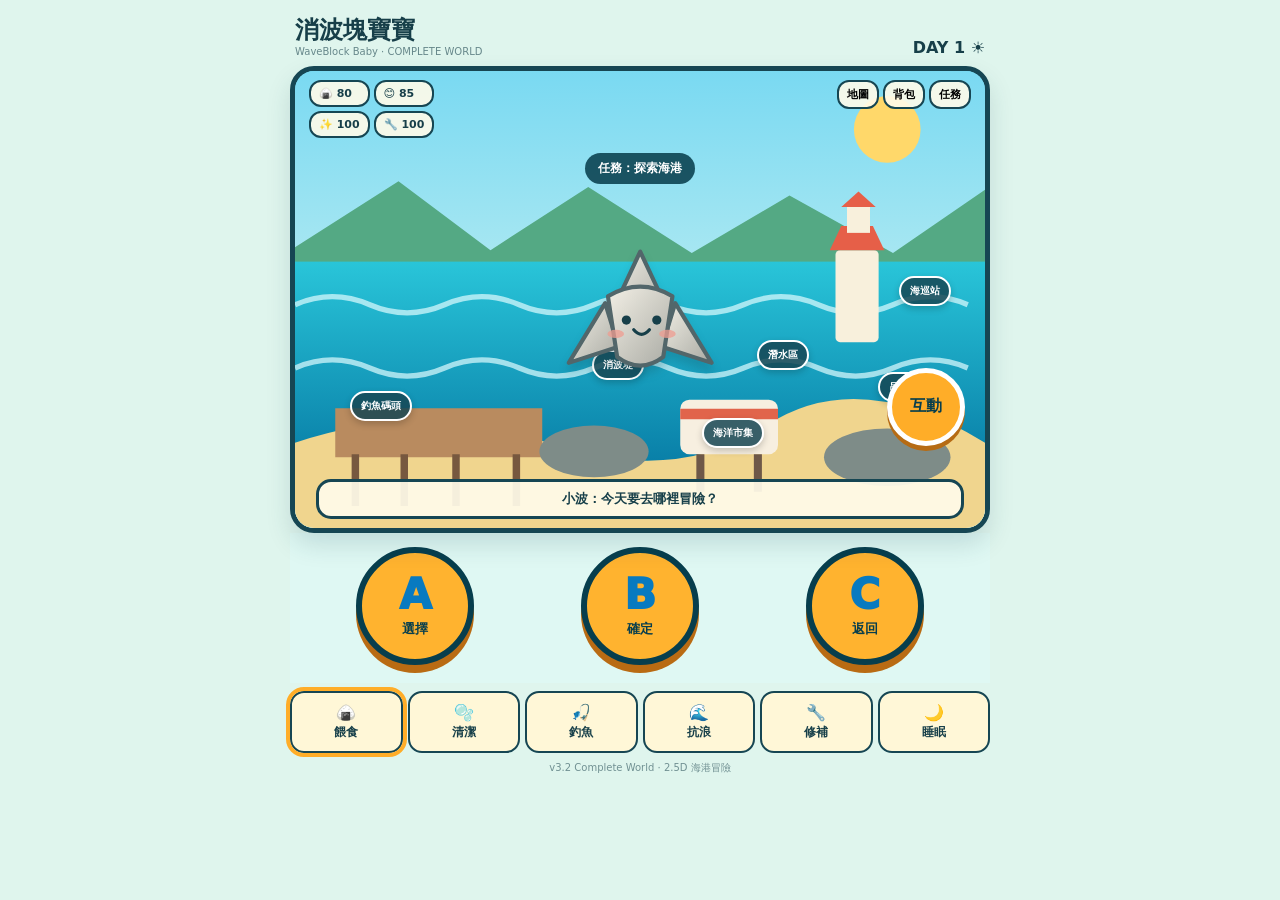
==== commit ba91e94b: "3.3" ====
--- a/index.html
+++ b/index.html
@@ -1 +1,14 @@
-<!doctype html><html lang="zh-Hant"><head><meta charset="utf-8"><meta name="viewport" content="width=device-width,initial-scale=1,viewport-fit=cover,user-scalable=no"><meta name="theme-color" content="#bdf4ee"><title>消波塊寶寶 v3.2 Complete World</title><link rel="stylesheet" href="css/world-v31.css"><link rel="stylesheet" href="css/v32.css"></head><body><main class="game"><header><div><b>消波塊寶寶</b><small>WaveBlock Baby · COMPLETE WORLD</small></div><span id="dayLabel">DAY 1 ☀️</span></header><section id="world" class="world"><div id="environmentLayer" class="layer environment"><img src="assets/backgrounds/harbor-environment.svg"></div><div id="weatherLayer" class="layer weather"></div><div id="propLayer" class="layer props"><button class="hotspot pier" data-zone="fishingPier">釣魚碼頭</button><button class="hotspot market" data-zone="market">海洋市集</button><button class="hotspot breakwater" data-zone="breakwater">消波堤</button><button class="hotspot coast" data-zone="coastPost">海巡站</button><button class="hotspot crane" data-zone="craneZone">吊車區</button><button class="hotspot dive" data-zone="diveZone">潛水區</button></div><div id="npcLayer" class="layer actors"><img id="fisher" class="actor npc" src="assets/npc/fisher.svg"><img id="worker" class="actor npc" src="assets/npc/worker.svg"><img id="coastguard" class="actor npc" src="assets/npc/coastguard.svg"><img id="turtle" class="actor animal" src="assets/animals/turtle.svg"></div><div id="petLayer" class="layer actors"><img id="pet" class="actor pet" src="assets/pet/idle.svg"></div><div id="fxLayer" class="layer fx"></div><div id="hudLayer" class="layer hud"><div class="stats"><span>🍙 <b id="hunger">80</b></span><span>😊 <b id="happy">85</b></span><span>✨ <b id="clean">100</b></span><span>🔧 <b id="dur">100</b></span></div><div class="toptools"><button id="mapButton">地圖</button><button id="bagButton">背包</button><button id="taskButton">任務</button></div><div id="missionPanel" class="mission">任務：探索海港</div><div id="message" class="message">小波：今天要去哪裡冒險？</div></div><button id="contextAction" class="contextAction">互動</button></section><div id="controlDock" class="controlDock"><div id="joystick" class="joystick" aria-label="移動搖桿"><i></i></div><div class="controlHint">拖曳搖桿移動小波</div></div><nav id="actionDock"><button data-action="feed">🍙<small>餵食</small></button><button data-action="clean">🫧<small>清潔</small></button><button data-action="fish">🎣<small>釣魚</small></button><button data-action="wave">🌊<small>抗浪</small></button><button data-action="repair">🔧<small>修補</small></button><button data-action="sleep">🌙<small>睡眠</small></button></nav><footer>v3.2 Complete World · 2.5D 海港冒險</footer></main><dialog id="modal"><h3 id="modalTitle"></h3><div id="modalBody"></div><button onclick="modal.close()">關閉</button></dialog><script src="js/state-v3.js"></script><script src="js/actors.js"></script><script src="js/scene-machine.js"></script><script src="js/damage.js"></script><script src="js/scenes/fishing.js"></script><script src="js/scenes/repair.js"></script><script src="js/player.js"></script><script src="js/environment.js"></script><script src="js/inventory.js"></script><script src="js/quests.js"></script><script src="js/evolution.js"></script><script src="js/minigames.js"></script><script src="js/game.js"></script></body></html>
+<!doctype html><html lang="zh-Hant"><head><meta charset="utf-8"><meta name="viewport" content="width=device-width,initial-scale=1,viewport-fit=cover,user-scalable=no"><meta name="theme-color" content="#bdf4ee"><title>消波塊寶寶 v3.2 Complete World</title><link rel="stylesheet" href="css/world-v31.css"><link rel="stylesheet" href="css/v32.css">  <link rel="manifest" href="manifest.webmanifest">
+  <meta name="theme-color" content="#27b8d5">
+  <meta name="apple-mobile-web-app-capable" content="yes">
+  <meta name="apple-mobile-web-app-status-bar-style" content="black-translucent">
+  <meta name="apple-mobile-web-app-title" content="消波塊寶寶">
+  <link rel="apple-touch-icon" href="icons/icon-180.png">
+</head><body><main class="game"><header><div><b>消波塊寶寶</b><small>WaveBlock Baby · COMPLETE WORLD</small></div><span id="dayLabel">DAY 1 ☀️</span></header><section id="world" class="world"><div id="environmentLayer" class="layer environment"><img src="assets/backgrounds/harbor-environment.svg"></div><div id="weatherLayer" class="layer weather"></div><div id="propLayer" class="layer props"><button class="hotspot pier" data-zone="fishingPier">釣魚碼頭</button><button class="hotspot market" data-zone="market">海洋市集</button><button class="hotspot breakwater" data-zone="breakwater">消波堤</button><button class="hotspot coast" data-zone="coastPost">海巡站</button><button class="hotspot crane" data-zone="craneZone">吊車區</button><button class="hotspot dive" data-zone="diveZone">潛水區</button></div><div id="npcLayer" class="layer actors"><img id="fisher" class="actor npc" src="assets/npc/fisher.svg"><img id="worker" class="actor npc" src="assets/npc/worker.svg"><img id="coastguard" class="actor npc" src="assets/npc/coastguard.svg"><img id="turtle" class="actor animal" src="assets/animals/turtle.svg"></div><div id="petLayer" class="layer actors"><img id="pet" class="actor pet" src="assets/pet/idle.svg"></div><div id="fxLayer" class="layer fx"></div><div id="hudLayer" class="layer hud"><div class="stats"><span>🍙 <b id="hunger">80</b></span><span>😊 <b id="happy">85</b></span><span>✨ <b id="clean">100</b></span><span>🔧 <b id="dur">100</b></span></div><div class="toptools"><button id="mapButton">地圖</button><button id="bagButton">背包</button><button id="taskButton">任務</button></div><div id="missionPanel" class="mission">任務：探索海港</div><div id="message" class="message">小波：今天要去哪裡冒險？</div></div><button id="contextAction" class="contextAction">互動</button></section><div id="abcControls" class="abcControls"><button id="controlA">A<small>選擇</small></button><button id="controlB">B<small>確定</small></button><button id="controlC">C<small>返回</small></button></div><nav id="actionDock"><button data-action="feed">🍙<small>餵食</small></button><button data-action="clean">🫧<small>清潔</small></button><button data-action="fish">🎣<small>釣魚</small></button><button data-action="wave">🌊<small>抗浪</small></button><button data-action="repair">🔧<small>修補</small></button><button data-action="sleep">🌙<small>睡眠</small></button></nav><footer>v3.2 Complete World · 2.5D 海港冒險</footer></main><dialog id="modal"><h3 id="modalTitle"></h3><div id="modalBody"></div><button onclick="modal.close()">關閉</button></dialog><script src="js/state-v3.js"></script><script src="js/actors.js"></script><script src="js/scene-machine.js"></script><script src="js/damage.js"></script><script src="js/scenes/fishing.js"></script><script src="js/scenes/repair.js"></script><script src="js/player.js"></script><script src="js/environment.js"></script><script src="js/inventory.js"></script><script src="js/quests.js"></script><script src="js/evolution.js"></script><script src="js/minigames.js"></script><script src="js/game.js"></script><script>
+if ('serviceWorker' in navigator) {
+  window.addEventListener('load', () => {
+    navigator.serviceWorker.register('./service-worker.js').catch(console.error);
+  });
+}
+</script>
+</body></html>
--- a/css/v32.css
+++ b/css/v32.css
@@ -1 +1,3 @@
 :root{--ink:#073e4d;--cream:#fff8df;--orange:#ffad28}*{box-sizing:border-box}body{overscroll-behavior:none}.world{touch-action:none;overflow:hidden}.weather{pointer-events:none;z-index:5}.weather.rain{background:repeating-linear-gradient(105deg,transparent 0 18px,#ffffff88 19px 21px);animation:rain .45s linear infinite}.weather.storm{background:linear-gradient(#163a6277,#19374b66);animation:pulse 2s infinite}@keyframes rain{to{background-position:-30px 60px}}@keyframes pulse{50%{opacity:.7}}.mission{position:absolute;top:82px;left:50%;transform:translateX(-50%);background:#073e4ddd;color:white;padding:7px 13px;border-radius:20px;font-weight:800;font-size:12px}.controlDock{display:flex;align-items:center;justify-content:center;gap:18px;padding:10px 14px 12px;background:#dff8f3;border:4px solid var(--ink);border-top:0;border-radius:0 0 24px 24px}.controlHint{font-weight:800;color:var(--ink);font-size:13px}.joystick{position:relative;z-index:30;left:auto;bottom:auto;flex:0 0 auto;width:92px;height:92px;border:4px solid #fff;background:#073e4d88;border-radius:50%;box-shadow:0 4px 14px #0003}.joystick i{position:absolute;width:42px;height:42px;left:21px;top:21px;border-radius:50%;background:#fff;box-shadow:0 2px 8px #0004}.contextAction{position:absolute;z-index:30;right:20px;bottom:82px;width:78px;height:78px;border-radius:50%;border:5px solid white;background:var(--orange);color:var(--ink);font-weight:900;box-shadow:0 5px 0 #b66b14}#actionDock button{display:flex;flex-direction:column;gap:2px;align-items:center}#actionDock small{font-size:12px}.hotspot.dive{left:67%;top:59%}dialog{max-width:88vw;border:4px solid var(--ink);border-radius:22px;background:var(--cream);color:var(--ink)}
+
+.abcControls{display:grid;grid-template-columns:repeat(3,1fr);gap:18px;padding:14px 22px 18px;background:#dff8f3}.abcControls button{aspect-ratio:1/1;max-width:118px;width:100%;justify-self:center;border:6px solid var(--ink);border-radius:50%;background:#ffb32f;color:#087ac0;font-size:42px;font-weight:1000;box-shadow:0 8px 0 #b96b13;display:flex;flex-direction:column;align-items:center;justify-content:center;line-height:.9}.abcControls small{font-size:13px;color:var(--ink);margin-top:9px}.abcControls button:active{transform:translateY(5px);box-shadow:0 3px 0 #b96b13}
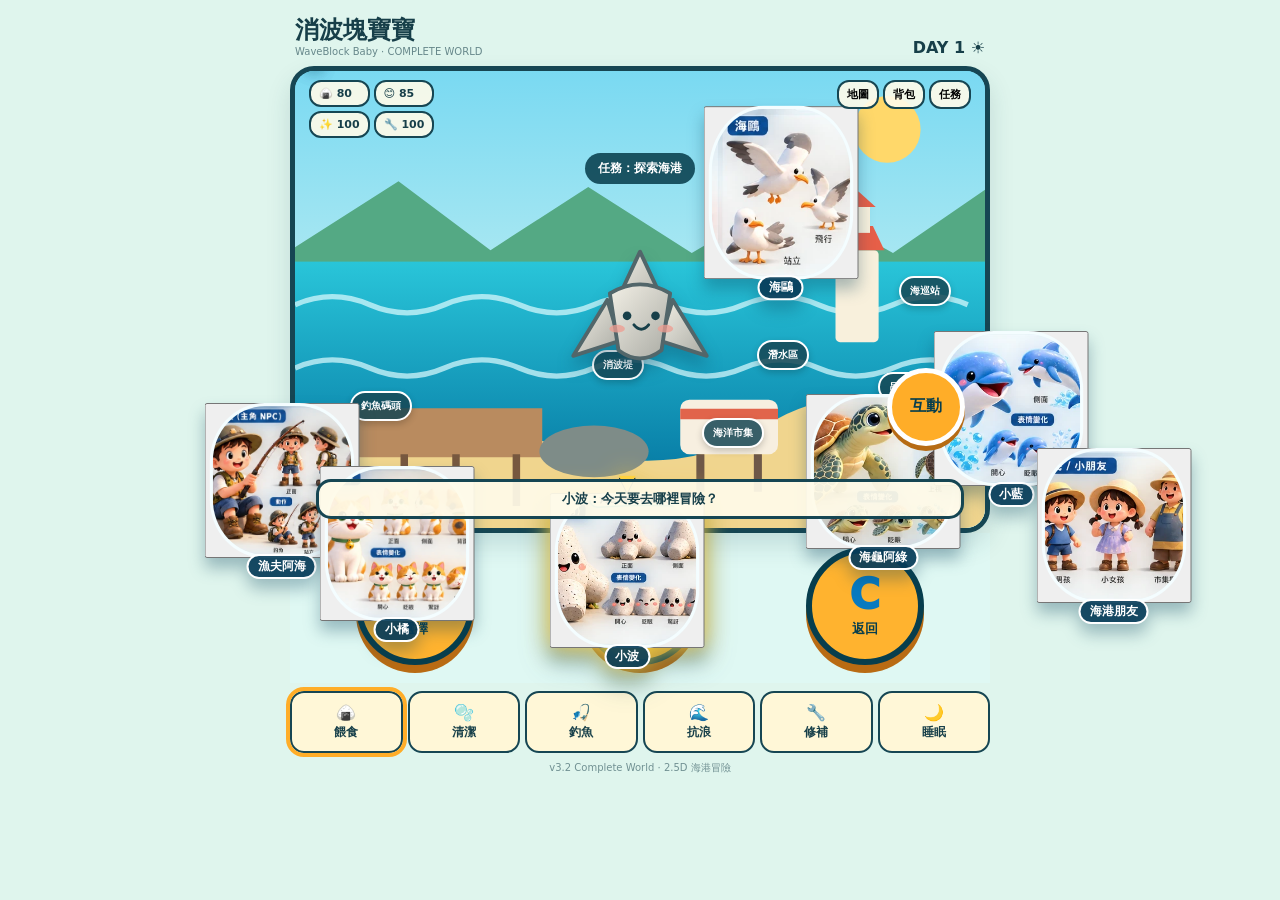
==== commit ba29046f: "v4" ====
--- a/index.html
+++ b/index.html
@@ -4,11 +4,14 @@
   <meta name="apple-mobile-web-app-status-bar-style" content="black-translucent">
   <meta name="apple-mobile-web-app-title" content="消波塊寶寶">
   <link rel="apple-touch-icon" href="icons/icon-180.png">
-</head><body><main class="game"><header><div><b>消波塊寶寶</b><small>WaveBlock Baby · COMPLETE WORLD</small></div><span id="dayLabel">DAY 1 ☀️</span></header><section id="world" class="world"><div id="environmentLayer" class="layer environment"><img src="assets/backgrounds/harbor-environment.svg"></div><div id="weatherLayer" class="layer weather"></div><div id="propLayer" class="layer props"><button class="hotspot pier" data-zone="fishingPier">釣魚碼頭</button><button class="hotspot market" data-zone="market">海洋市集</button><button class="hotspot breakwater" data-zone="breakwater">消波堤</button><button class="hotspot coast" data-zone="coastPost">海巡站</button><button class="hotspot crane" data-zone="craneZone">吊車區</button><button class="hotspot dive" data-zone="diveZone">潛水區</button></div><div id="npcLayer" class="layer actors"><img id="fisher" class="actor npc" src="assets/npc/fisher.svg"><img id="worker" class="actor npc" src="assets/npc/worker.svg"><img id="coastguard" class="actor npc" src="assets/npc/coastguard.svg"><img id="turtle" class="actor animal" src="assets/animals/turtle.svg"></div><div id="petLayer" class="layer actors"><img id="pet" class="actor pet" src="assets/pet/idle.svg"></div><div id="fxLayer" class="layer fx"></div><div id="hudLayer" class="layer hud"><div class="stats"><span>🍙 <b id="hunger">80</b></span><span>😊 <b id="happy">85</b></span><span>✨ <b id="clean">100</b></span><span>🔧 <b id="dur">100</b></span></div><div class="toptools"><button id="mapButton">地圖</button><button id="bagButton">背包</button><button id="taskButton">任務</button></div><div id="missionPanel" class="mission">任務：探索海港</div><div id="message" class="message">小波：今天要去哪裡冒險？</div></div><button id="contextAction" class="contextAction">互動</button></section><div id="abcControls" class="abcControls"><button id="controlA">A<small>選擇</small></button><button id="controlB">B<small>確定</small></button><button id="controlC">C<small>返回</small></button></div><nav id="actionDock"><button data-action="feed">🍙<small>餵食</small></button><button data-action="clean">🫧<small>清潔</small></button><button data-action="fish">🎣<small>釣魚</small></button><button data-action="wave">🌊<small>抗浪</small></button><button data-action="repair">🔧<small>修補</small></button><button data-action="sleep">🌙<small>睡眠</small></button></nav><footer>v3.2 Complete World · 2.5D 海港冒險</footer></main><dialog id="modal"><h3 id="modalTitle"></h3><div id="modalBody"></div><button onclick="modal.close()">關閉</button></dialog><script src="js/state-v3.js"></script><script src="js/actors.js"></script><script src="js/scene-machine.js"></script><script src="js/damage.js"></script><script src="js/scenes/fishing.js"></script><script src="js/scenes/repair.js"></script><script src="js/player.js"></script><script src="js/environment.js"></script><script src="js/inventory.js"></script><script src="js/quests.js"></script><script src="js/evolution.js"></script><script src="js/minigames.js"></script><script src="js/game.js"></script><script>
+<link rel="stylesheet" href="css/v40-characters.css">
+</head><body>
+<div id="character-layer" aria-label="遊戲角色層"></div><main class="game"><header><div><b>消波塊寶寶</b><small>WaveBlock Baby · COMPLETE WORLD</small></div><span id="dayLabel">DAY 1 ☀️</span></header><section id="world" class="world"><div id="environmentLayer" class="layer environment"><img src="assets/backgrounds/harbor-environment.svg"></div><div id="weatherLayer" class="layer weather"></div><div id="propLayer" class="layer props"><button class="hotspot pier" data-zone="fishingPier">釣魚碼頭</button><button class="hotspot market" data-zone="market">海洋市集</button><button class="hotspot breakwater" data-zone="breakwater">消波堤</button><button class="hotspot coast" data-zone="coastPost">海巡站</button><button class="hotspot crane" data-zone="craneZone">吊車區</button><button class="hotspot dive" data-zone="diveZone">潛水區</button></div><div id="npcLayer" class="layer actors"><img id="fisher" class="actor npc" src="assets/npc/fisher.svg"><img id="worker" class="actor npc" src="assets/npc/worker.svg"><img id="coastguard" class="actor npc" src="assets/npc/coastguard.svg"><img id="turtle" class="actor animal" src="assets/animals/turtle.svg"></div><div id="petLayer" class="layer actors"><img id="pet" class="actor pet" src="assets/pet/idle.svg"></div><div id="fxLayer" class="layer fx"></div><div id="hudLayer" class="layer hud"><div class="stats"><span>🍙 <b id="hunger">80</b></span><span>😊 <b id="happy">85</b></span><span>✨ <b id="clean">100</b></span><span>🔧 <b id="dur">100</b></span></div><div class="toptools"><button id="mapButton">地圖</button><button id="bagButton">背包</button><button id="taskButton">任務</button></div><div id="missionPanel" class="mission">任務：探索海港</div><div id="message" class="message">小波：今天要去哪裡冒險？</div></div><button id="contextAction" class="contextAction">互動</button></section><div id="abcControls" class="abcControls"><button id="controlA">A<small>選擇</small></button><button id="controlB">B<small>確定</small></button><button id="controlC">C<small>返回</small></button></div><nav id="actionDock"><button data-action="feed">🍙<small>餵食</small></button><button data-action="clean">🫧<small>清潔</small></button><button data-action="fish">🎣<small>釣魚</small></button><button data-action="wave">🌊<small>抗浪</small></button><button data-action="repair">🔧<small>修補</small></button><button data-action="sleep">🌙<small>睡眠</small></button></nav><footer>v3.2 Complete World · 2.5D 海港冒險</footer></main><dialog id="modal"><h3 id="modalTitle"></h3><div id="modalBody"></div><button onclick="modal.close()">關閉</button></dialog><script src="js/state-v3.js"></script><script src="js/actors.js"></script><script src="js/scene-machine.js"></script><script src="js/damage.js"></script><script src="js/scenes/fishing.js"></script><script src="js/scenes/repair.js"></script><script src="js/player.js"></script><script src="js/environment.js"></script><script src="js/inventory.js"></script><script src="js/quests.js"></script><script src="js/evolution.js"></script><script src="js/minigames.js"></script><script src="js/game.js"></script><script>
 if ('serviceWorker' in navigator) {
   window.addEventListener('load', () => {
     navigator.serviceWorker.register('./service-worker.js').catch(console.error);
   });
 }
 </script>
+<script src="js/character-system.js"></script>
 </body></html>
--- a/css/v40-characters.css
+++ b/css/v40-characters.css
@@ -0,0 +1,14 @@
+
+#character-layer{position:absolute;inset:0;pointer-events:none;z-index:8;overflow:hidden}
+.actor{position:absolute;width:clamp(78px,16vw,155px);aspect-ratio:1/1;display:grid;place-items:end center;
+ transform:translate(-50%,-100%);transition:left .55s cubic-bezier(.2,.8,.2,1),top .55s cubic-bezier(.2,.8,.2,1),transform .25s;
+ animation:actorIdle 2.4s ease-in-out infinite;pointer-events:auto;cursor:pointer;filter: drop-shadow(0 10px 8px #073e5b55)}
+.actor img{width:100%;height:100%;object-fit:cover;border-radius:38%;border:3px solid #fff8;background:#e9fbff}
+.actor[data-selected="true"]{filter: drop-shadow(0 0 12px #ffd23f) drop-shadow(0 12px 8px #073e5b66);z-index:30}
+.actor[data-selected="true"]::after{content:"▼";position:absolute;top:-25px;color:#ffd23f;font-size:22px;text-shadow:0 2px #123}
+.actor .actor-name{position:absolute;bottom:-23px;background:#083d59e8;color:white;border:2px solid white;border-radius:999px;padding:2px 9px;font-weight:900;font-size:12px;white-space:nowrap}
+.actor[data-mood="happy"] img{transform:scale(1.04)}
+.actor[data-mood="hurt"]{filter:grayscale(.25) drop-shadow(0 0 8px #e44)}
+.actor[data-mood="sleep"]{opacity:.88}
+@keyframes actorIdle{0%,100%{margin-top:0}50%{margin-top:-7px}}
+@media(max-width:600px){.actor{width:92px}.actor .actor-name{font-size:10px}}
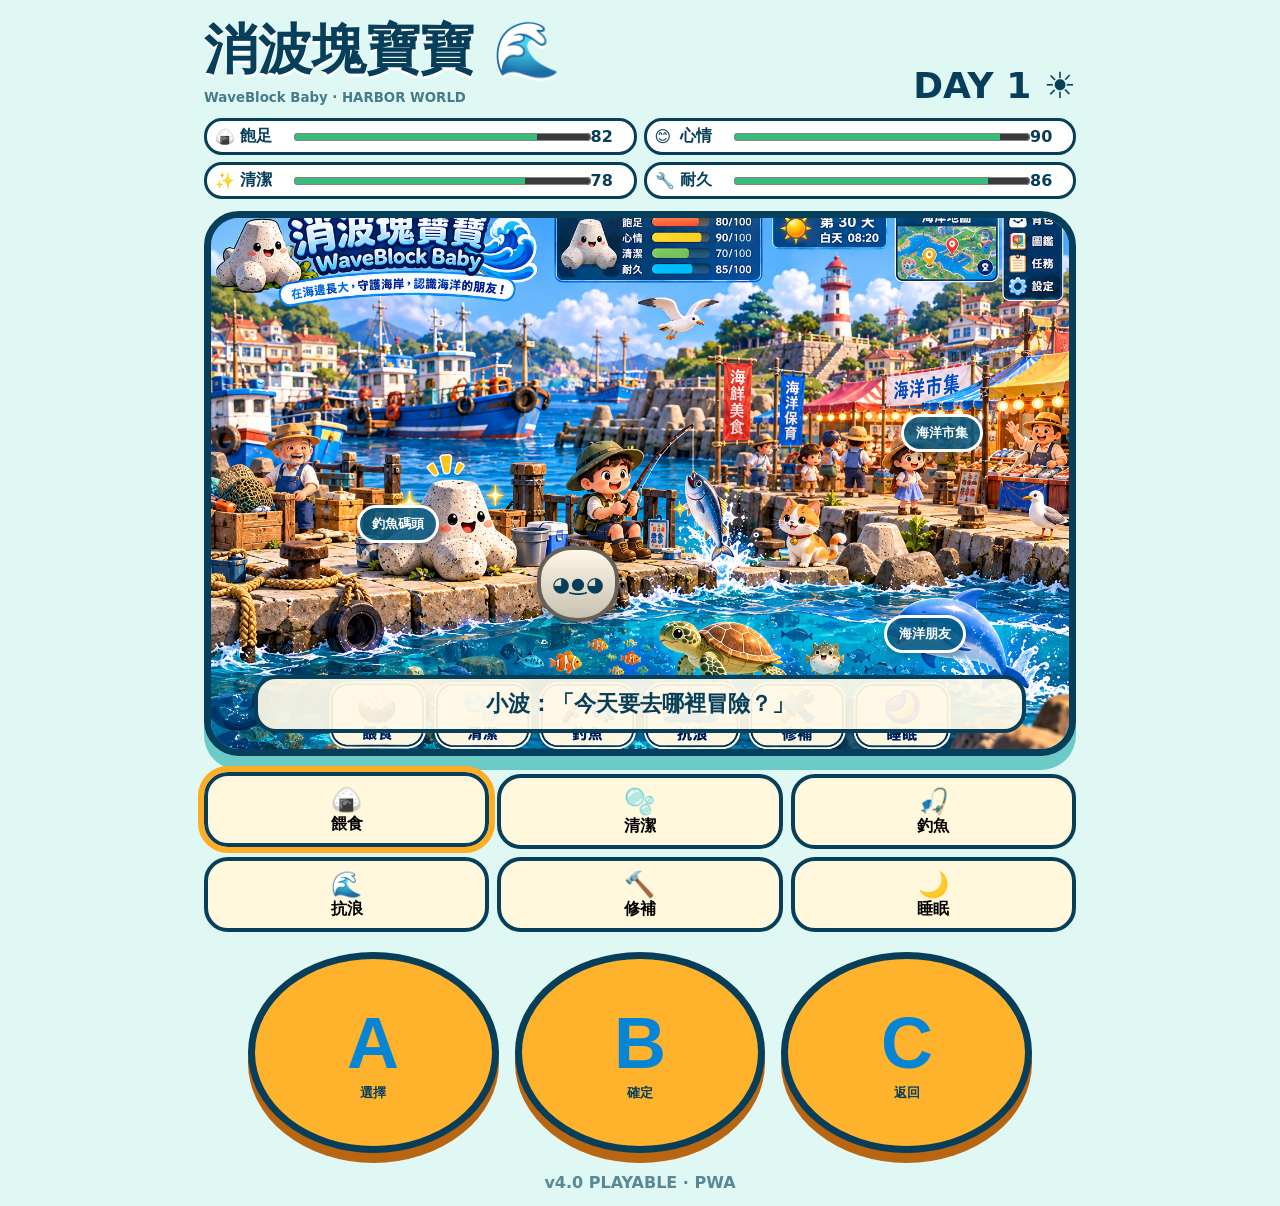
==== commit c360b0e2: "v4" ====
--- a/index.html
+++ b/index.html
@@ -1,17 +1,28 @@
-<!doctype html><html lang="zh-Hant"><head><meta charset="utf-8"><meta name="viewport" content="width=device-width,initial-scale=1,viewport-fit=cover,user-scalable=no"><meta name="theme-color" content="#bdf4ee"><title>消波塊寶寶 v3.2 Complete World</title><link rel="stylesheet" href="css/world-v31.css"><link rel="stylesheet" href="css/v32.css">  <link rel="manifest" href="manifest.webmanifest">
-  <meta name="theme-color" content="#27b8d5">
-  <meta name="apple-mobile-web-app-capable" content="yes">
-  <meta name="apple-mobile-web-app-status-bar-style" content="black-translucent">
-  <meta name="apple-mobile-web-app-title" content="消波塊寶寶">
-  <link rel="apple-touch-icon" href="icons/icon-180.png">
-<link rel="stylesheet" href="css/v40-characters.css">
-</head><body>
-<div id="character-layer" aria-label="遊戲角色層"></div><main class="game"><header><div><b>消波塊寶寶</b><small>WaveBlock Baby · COMPLETE WORLD</small></div><span id="dayLabel">DAY 1 ☀️</span></header><section id="world" class="world"><div id="environmentLayer" class="layer environment"><img src="assets/backgrounds/harbor-environment.svg"></div><div id="weatherLayer" class="layer weather"></div><div id="propLayer" class="layer props"><button class="hotspot pier" data-zone="fishingPier">釣魚碼頭</button><button class="hotspot market" data-zone="market">海洋市集</button><button class="hotspot breakwater" data-zone="breakwater">消波堤</button><button class="hotspot coast" data-zone="coastPost">海巡站</button><button class="hotspot crane" data-zone="craneZone">吊車區</button><button class="hotspot dive" data-zone="diveZone">潛水區</button></div><div id="npcLayer" class="layer actors"><img id="fisher" class="actor npc" src="assets/npc/fisher.svg"><img id="worker" class="actor npc" src="assets/npc/worker.svg"><img id="coastguard" class="actor npc" src="assets/npc/coastguard.svg"><img id="turtle" class="actor animal" src="assets/animals/turtle.svg"></div><div id="petLayer" class="layer actors"><img id="pet" class="actor pet" src="assets/pet/idle.svg"></div><div id="fxLayer" class="layer fx"></div><div id="hudLayer" class="layer hud"><div class="stats"><span>🍙 <b id="hunger">80</b></span><span>😊 <b id="happy">85</b></span><span>✨ <b id="clean">100</b></span><span>🔧 <b id="dur">100</b></span></div><div class="toptools"><button id="mapButton">地圖</button><button id="bagButton">背包</button><button id="taskButton">任務</button></div><div id="missionPanel" class="mission">任務：探索海港</div><div id="message" class="message">小波：今天要去哪裡冒險？</div></div><button id="contextAction" class="contextAction">互動</button></section><div id="abcControls" class="abcControls"><button id="controlA">A<small>選擇</small></button><button id="controlB">B<small>確定</small></button><button id="controlC">C<small>返回</small></button></div><nav id="actionDock"><button data-action="feed">🍙<small>餵食</small></button><button data-action="clean">🫧<small>清潔</small></button><button data-action="fish">🎣<small>釣魚</small></button><button data-action="wave">🌊<small>抗浪</small></button><button data-action="repair">🔧<small>修補</small></button><button data-action="sleep">🌙<small>睡眠</small></button></nav><footer>v3.2 Complete World · 2.5D 海港冒險</footer></main><dialog id="modal"><h3 id="modalTitle"></h3><div id="modalBody"></div><button onclick="modal.close()">關閉</button></dialog><script src="js/state-v3.js"></script><script src="js/actors.js"></script><script src="js/scene-machine.js"></script><script src="js/damage.js"></script><script src="js/scenes/fishing.js"></script><script src="js/scenes/repair.js"></script><script src="js/player.js"></script><script src="js/environment.js"></script><script src="js/inventory.js"></script><script src="js/quests.js"></script><script src="js/evolution.js"></script><script src="js/minigames.js"></script><script src="js/game.js"></script><script>
-if ('serviceWorker' in navigator) {
-  window.addEventListener('load', () => {
-    navigator.serviceWorker.register('./service-worker.js').catch(console.error);
-  });
-}
-</script>
-<script src="js/character-system.js"></script>
-</body></html>
+<!doctype html>
+<html lang="zh-Hant"><head><meta charset="utf-8"><meta name="viewport" content="width=device-width,initial-scale=1,viewport-fit=cover,user-scalable=no">
+<title>消波塊寶寶 v4.0</title><link rel="manifest" href="manifest.webmanifest"><meta name="theme-color" content="#0a78bb">
+<link rel="apple-touch-icon" href="icons/icon-180.png"><link rel="stylesheet" href="css/v40-game.css"></head>
+<body><div id="app">
+<header><div><h1>消波塊寶寶 🌊</h1><small>WaveBlock Baby · HARBOR WORLD</small></div><b id="day">DAY 1 ☀️</b></header>
+<section class="hud">
+ <div>🍙 <span>飽足</span><progress id="hunger" max="100"></progress><b id="hungerN"></b></div>
+ <div>😊 <span>心情</span><progress id="mood" max="100"></progress><b id="moodN"></b></div>
+ <div>✨ <span>清潔</span><progress id="clean" max="100"></progress><b id="cleanN"></b></div>
+ <div>🔧 <span>耐久</span><progress id="durability" max="100"></progress><b id="durabilityN"></b></div>
+</section>
+<main id="game-stage">
+ <img class="world" src="assets/v40/harbor-world.png" alt="精緻海港世界">
+ <button class="hotspot market" data-place="市集">海洋市集</button>
+ <button class="hotspot pier" data-place="碼頭">釣魚碼頭</button>
+ <button class="hotspot ocean" data-place="海洋">海洋朋友</button>
+ <div id="pet" aria-label="小波"><span>●</span><span class="face">◕‿◕</span></div>
+ <div id="speech">小波：「今天要去哪裡冒險？」</div>
+ <div id="minigame" class="hidden"><div id="miniTitle"></div><div id="miniArena"></div><button id="miniTap">B！</button><button id="miniClose">返回</button></div>
+</main>
+<nav class="actions">
+ <button data-action="feed">🍙<b>餵食</b></button><button data-action="clean">🫧<b>清潔</b></button><button data-action="fish">🎣<b>釣魚</b></button>
+ <button data-action="wave">🌊<b>抗浪</b></button><button data-action="repair">🔨<b>修補</b></button><button data-action="sleep">🌙<b>睡眠</b></button>
+</nav>
+<section class="abc"><button id="btnA"><strong>A</strong><span>選擇</span></button><button id="btnB"><strong>B</strong><span>確定</span></button><button id="btnC"><strong>C</strong><span>返回</span></button></section>
+<footer>v4.0 PLAYABLE · PWA</footer>
+</div><script src="js/v40-game.js"></script><script>if('serviceWorker'in navigator)addEventListener('load',()=>navigator.serviceWorker.register('./service-worker.js'))</script></body></html>
--- a/css/v40-game.css
+++ b/css/v40-game.css
@@ -0,0 +1,12 @@
+
+*{box-sizing:border-box}html,body{margin:0;background:#dff8f4;color:#073e59;font-family:system-ui,-apple-system,"Noto Sans TC",sans-serif}body{min-height:100vh}#app{max-width:900px;margin:auto;padding:14px}
+header{display:flex;justify-content:space-between;align-items:end}h1{margin:0;font-size:clamp(28px,6vw,54px);text-shadow:0 3px white}header small{font-weight:800;color:#477b89}#day{font-size:clamp(20px,4vw,36px)}
+.hud{display:grid;grid-template-columns:1fr 1fr;gap:7px;margin:12px 0}.hud div{display:grid;grid-template-columns:25px 54px 1fr 35px;align-items:center;background:#fff;border:3px solid #073e59;border-radius:18px;padding:5px 8px;font-weight:900}.hud progress{width:100%;accent-color:#36bd7b}
+#game-stage{position:relative;border:7px solid #073e59;border-radius:35px;overflow:hidden;aspect-ratio:16/10;background:#4cc9e8;box-shadow:0 14px 0 #6ccbc7}.world{width:100%;height:100%;object-fit:cover;display:block}
+.hotspot{position:absolute;border:3px solid white;background:#075b82dd;color:#fff;border-radius:999px;padding:7px 12px;font-weight:900;box-shadow:0 4px 10px #0004}.market{right:10%;top:37%}.pier{left:17%;top:54%}.ocean{right:12%;bottom:18%}
+#pet{position:absolute;left:38%;bottom:24%;width:82px;height:76px;border-radius:42% 42% 48% 48%;background:linear-gradient(#fff8e6,#c7c1b2);border:4px solid #665f55;filter:drop-shadow(0 9px 7px #0005);display:grid;place-items:center;animation:bob 1.8s ease-in-out infinite;font-weight:900}.face{position:absolute;font-size:20px}.face+*{display:none}@keyframes bob{50%{transform:translateY(-7px)}}
+#speech{position:absolute;left:5%;right:5%;bottom:3%;background:#fff9e8ed;border:4px solid #073e59;border-radius:22px;padding:10px;text-align:center;font-weight:900;font-size:clamp(14px,3vw,22px)}
+.actions{display:grid;grid-template-columns:repeat(3,1fr);gap:8px;margin-top:18px}.actions button{min-height:75px;background:#fff8dc;border:4px solid #073e59;border-radius:24px;font-size:25px}.actions b{display:block;font-size:16px}.actions button.selected{outline:6px solid #ffad24;transform:translateY(-2px)}
+.abc{display:grid;grid-template-columns:repeat(3,1fr);gap:16px;margin:20px 5%}.abc button{aspect-ratio:1.25;border-radius:50%;border:7px solid #073e59;background:#ffb32d;box-shadow:0 10px #b96612;color:#073e59}.abc strong{display:block;font-size:clamp(40px,9vw,72px);color:#0785d5}.abc span{font-weight:900}
+#minigame{position:absolute;inset:6%;z-index:20;background:#083e5deb;border:4px solid white;border-radius:28px;padding:16px;color:white;text-align:center;display:grid;grid-template-rows:auto 1fr auto auto;gap:8px}#minigame.hidden{display:none}#miniArena{position:relative;overflow:hidden;border-radius:20px;background:linear-gradient(#79ddf0 45%,#0da6d0 46%)}#miniArena .target{position:absolute;width:55px;height:55px;border-radius:50%;background:#ffd84d;border:5px solid white;transform:translate(-50%,-50%)}#miniTap,#miniClose{border:0;border-radius:16px;padding:10px;font-weight:900}#miniTap{background:#ffb32d;font-size:24px}footer{text-align:center;color:#588895;font-weight:800}
+@media(max-width:600px){#app{padding:8px}.hud div{grid-template-columns:22px 42px 1fr 30px;font-size:12px}#game-stage{aspect-ratio:4/5}.world{object-fit:cover}.actions button{min-height:68px}}
